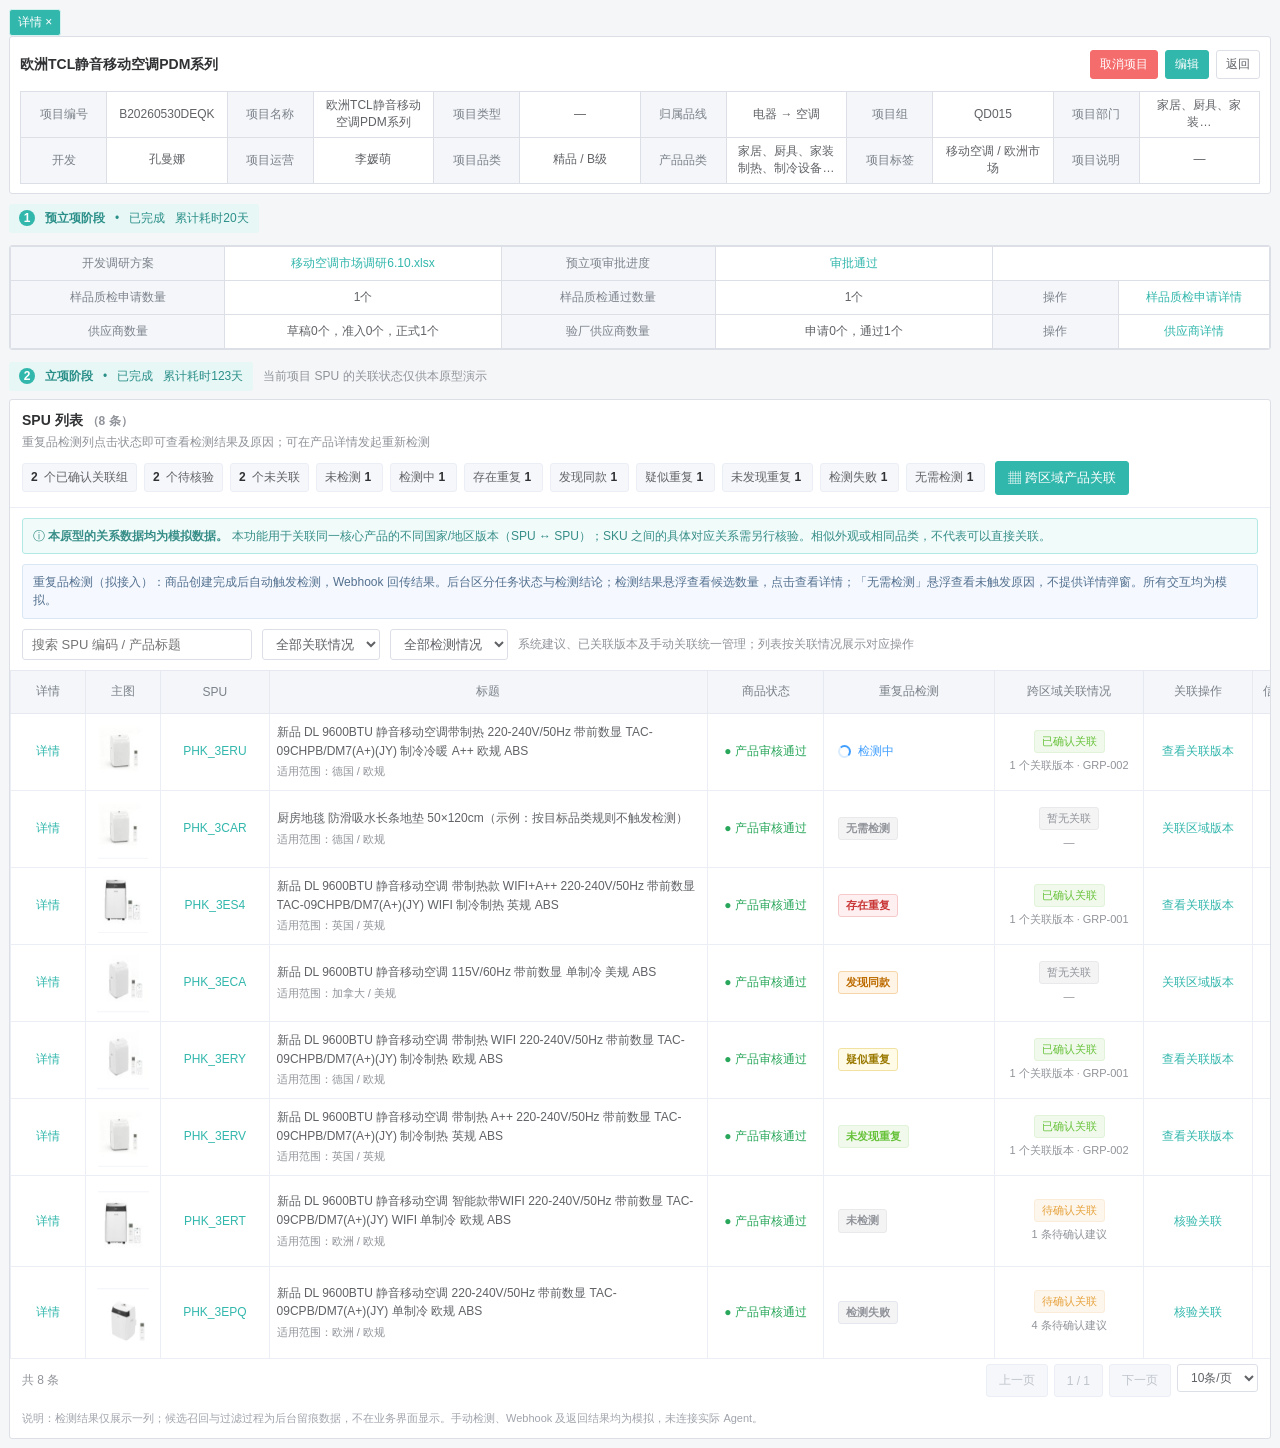
==== index.html @ d9b30cf2 "feat: 纳入重复品检测原型（拆分前后端 + 分层架构） 将单文件原型 repeat_detection_v22.html 拆分为 index.html + assets/css + assets/" ====
<!DOCTYPE html>
<html lang="zh-CN">
<head>
<meta charset="UTF-8" />
<meta name="viewport" content="width=device-width, initial-scale=1.0" />
<title>项目详情 - 重复品检测</title>
<link rel="stylesheet" href="assets/css/base.css" />
<link rel="stylesheet" href="assets/css/product-detail.css" />
<link rel="stylesheet" href="assets/css/duplicate-detection.css" />
</head>
<body>
<div class="app" id="projectView">
  <div class="tabline"><span class="tab active">详情 ×</span></div>
  <section class="project-card">
    <div class="title-row">
      <div class="page-title">欧洲TCL静音移动空调PDM系列</div>
      <div class="right-actions"><button class="btn-danger btn-small" onclick="toast('演示原型：取消项目操作未接入真实系统')">取消项目</button><button class="btn-primary btn-small" onclick="toast('演示原型：编辑项目功能未接入真实系统')">编辑</button><button class="btn-small" onclick="toast('演示原型：返回操作未接入真实系统')">返回</button></div>
    </div>
    <div class="detail-grid">
      <div class="detail-cell"><div class="detail-label">项目编号</div><div class="detail-value">B20260530DEQK</div></div>
      <div class="detail-cell"><div class="detail-label">项目名称</div><div class="detail-value">欧洲TCL静音移动空调PDM系列</div></div>
      <div class="detail-cell"><div class="detail-label">项目类型</div><div class="detail-value">—</div></div>
      <div class="detail-cell"><div class="detail-label">归属品线</div><div class="detail-value">电器 → 空调</div></div>
      <div class="detail-cell"><div class="detail-label">项目组</div><div class="detail-value">QD015</div></div>
      <div class="detail-cell"><div class="detail-label">项目部门</div><div class="detail-value">家居、厨具、家装…</div></div>
      <div class="detail-cell"><div class="detail-label">开发</div><div class="detail-value">孔曼娜</div></div>
      <div class="detail-cell"><div class="detail-label">项目运营</div><div class="detail-value">李媛萌</div></div>
      <div class="detail-cell"><div class="detail-label">项目品类</div><div class="detail-value">精品 / B级</div></div>
      <div class="detail-cell"><div class="detail-label">产品品类</div><div class="detail-value">家居、厨具、家装制热、制冷设备…</div></div>
      <div class="detail-cell"><div class="detail-label">项目标签</div><div class="detail-value">移动空调 / 欧洲市场</div></div>
      <div class="detail-cell"><div class="detail-label">项目说明</div><div class="detail-value">—</div></div>
    </div>
  </section>

  <div class="stage-label"><div class="phase-head"><span class="phase-number">1</span><b>预立项阶段</b><span>•</span><span>已完成</span><span>累计耗时20天</span></div></div>
  <section class="phase">
    <table class="mini-table"><colgroup><col style="width:17%"><col style="width:22%"><col style="width:17%"><col style="width:22%"><col style="width:10%"><col style="width:12%"></colgroup>
      <tr><th>开发调研方案</th><td><span class="link" onclick="toast('演示原型：文件预览未接入')">移动空调市场调研6.10.xlsx</span></td><th>预立项审批进度</th><td><span class="link">审批通过</span></td><td colspan="2"></td></tr>
      <tr><th>样品质检申请数量</th><td>1个</td><th>样品质检通过数量</th><td>1个</td><th>操作</th><td><span class="link" onclick="toast('演示原型：打开样品质检申请详情')">样品质检申请详情</span></td></tr>
      <tr><th>供应商数量</th><td>草稿0个，准入0个，正式1个</td><th>验厂供应商数量</th><td>申请0个，通过1个</td><th>操作</th><td><span class="link" onclick="toast('演示原型：打开供应商详情')">供应商详情</span></td></tr>
    </table>
  </section>

  <div class="stage-label"><div class="phase-head"><span class="phase-number">2</span><b>立项阶段</b><span>•</span><span>已完成</span><span>累计耗时123天</span></div><span class="stage-summary">当前项目 SPU 的关联状态仅供本原型演示</span></div>
  <section class="table-card">
    <div class="table-toolbar">
      <div><div class="toolbar-title">SPU 列表 <span class="subtext" id="totalCount">（6 条）</span></div><div class="subtext" style="margin-top:4px">重复品检测列点击状态即可查看检测结果及原因；可在产品详情发起重新检测</div></div>
      <div class="toolbar-spacer"></div>
      <div class="stats"><span class="stat-chip"><b id="groupCount">1</b> 个已确认关联组</span><span class="stat-chip"><b id="candidateCount">2</b> 个待核验</span><span class="stat-chip"><b id="unlinkedCount">2</b> 个未关联</span><span class="stat-chip">未检测 <b id="detectionPendingCount">0</b></span><span class="stat-chip">检测中 <b id="detectionRunningCount">0</b></span><span class="stat-chip">存在重复 <b id="detectionDuplicateCount">0</b></span><span class="stat-chip">发现同款 <b id="detectionStyleCount">0</b></span><span class="stat-chip">疑似重复 <b id="detectionSuspectedCount">0</b></span><span class="stat-chip">未发现重复 <b id="detectionClearCount">0</b></span><span class="stat-chip">检测失败 <b id="detectionFailedCount">0</b></span><span class="stat-chip">无需检测 <b id="detectionExcludedCount">0</b></span></div>
      <button class="btn-primary" onclick="openManager()">▦ 跨区域产品关联</button>
    </div>
    <div class="notice">ⓘ <b>本原型的关系数据均为模拟数据。</b> 本功能用于关联同一核心产品的不同国家/地区版本（SPU ↔ SPU）；SKU 之间的具体对应关系需另行核验。相似外观或相同品类，不代表可以直接关联。</div><div class="duplicate-flow-note">重复品检测（拟接入）：商品创建完成后系统自动触发 Agent / Skill，Webhook 回传检测结果。后台分开记录任务执行状态与业务检测结论；SPU 列表仍只保留一列，检测成功时同时显示「检测完成」及具体结论，排队 / 执行 / 结果处理中统一显示带旋转图标的「检测中」，异常统一显示「检测失败」且页面不展示具体错误原因；命中触发前置排除规则的商品显示「无需检测」。所有交互均为模拟。</div>
    <div class="table-toolbar" style="padding-top:10px;padding-bottom:10px;border-bottom:0">
      <input class="filter-input" id="searchInput" placeholder="搜索 SPU 编码 / 产品标题" oninput="renderTable()" />
      <select class="filter-select" id="statusFilter" onchange="renderTable()"><option value="all">全部关联情况</option><option value="linked">已确认关联</option><option value="candidate">候选待核验</option><option value="none">未建立关系</option></select><select class="filter-select" id="detectionFilter" onchange="currentPage=1;renderTable()"><option value="all">全部检测情况</option><option value="not-checked">未检测</option><option value="running">检测中</option><option value="duplicate">存在重复</option><option value="style">发现同款</option><option value="suspected">疑似重复</option><option value="clear">未发现重复</option><option value="failed">检测失败</option><option value="not-applicable">无需检测</option></select>
      <span class="subtext">系统建议、已关联版本及手动关联统一管理；列表按关联情况展示对应操作</span>
    </div>
<div class="table-scroll">
      <table class="spu-table">
        <colgroup><col class="col-action"><col class="col-image"><col class="col-spu"><col class="col-title"><col class="col-state"><col class="col-detection"><col class="col-relation"><col class="col-op"><col class="col-score"><col class="col-purchase"><col class="col-price"><col class="col-profit"><col class="col-owner"></colgroup>
        <thead><tr><th>详情</th><th>主图</th><th>SPU</th><th>标题</th><th>商品状态</th><th>重复品检测</th><th>跨区域关联情况</th><th>关联操作</th><th>信息质量评分</th><th>采购价（不含税 ￥）</th><th>预估售价（$）</th><th>公司利润测算</th><th>备货人利润测算</th></tr></thead>
        <tbody id="spuTbody"></tbody>
      </table>
    </div>
    <div class="pagination"><span id="pageCount">共 21 条</span><div class="pager"><button id="prevPage" onclick="changePage(-1)" disabled>上一页</button><button class="btn-primary" id="currentPageBtn" disabled>1</button><button id="nextPage" onclick="changePage(1)">下一页</button><select class="filter-select" id="pageSizeSelect" style="height:28px" onchange="pageSize=Number(this.value);currentPage=1;renderTable()"><option value="10">10条/页</option><option value="20">20条/页</option><option value="50" selected>50条/页</option></select></div></div>
    <div class="footnote">说明：检测结果仅展示一列；候选召回与过滤过程为后台留痕数据，不在业务界面显示。手动检测、Webhook 及返回结果均为模拟，未连接实际 Agent。</div>
  </section>
</div>


<div class="app" id="productView" style="display:none">
  <div class="global-crumb"><span>☰</span><span class="crumb-link" onclick="goProject()">首页</span><span>/</span><span class="crumb-link" onclick="goProject()">项目详情</span><span>/</span><span>产品详情</span><div class="right"><button class="btn-primary btn-small" onclick="toast('模拟操作：利润计算器')">▣ 利润计算器</button><button class="btn-small" onclick="toast('模拟操作：下载列表')">下载列表</button><button class="btn-small" onclick="goProject()">返回项目</button></div></div>
  <div class="product-app-tabs"><span class="tab" onclick="goProject()">项目详情 ×</span><span class="tab active">产品详情 ×</span></div>
  <section class="product-topcard">
    <div class="product-breadcrumb"><span class="crumb" onclick="goProject()">QD015</span><span>›</span><span class="crumb" onclick="goProject()">B20260530DEQK</span><span>›</span><span id="productCrumbSpu">PHK_3ES4</span><span>›</span><span id="productCrumbSku">PHK_3ES4QX5Q</span></div>
    <div class="product-quality"><span class="quality-circle">100</span><span>信息质量<br><b>资料较完整</b></span></div>
    <div class="product-actions"><button class="btn-primary" onclick="toast('模拟操作：编辑商品')">编辑</button><button class="btn-primary" onclick="toast('模拟操作：生命周期日期')">生命周期日期</button><button class="btn-primary" onclick="toast('模拟操作：运营编辑')">运营编辑</button><button onclick="toast('模拟操作：更多数据')">更多数据</button><button onclick="toast('模拟操作：说明')">说明</button><button class="btn-primary" onclick="toast('模拟操作：翻译')">翻译</button><button class="btn-primary" onclick="toast('模拟操作：添加配件')">添加配件</button></div>
  </section>
  <section class="dup-product-strip" aria-label="SPU重复品检测信息">
    <div class="dup-product-strip-info"><strong>重复品检测</strong><span id="productDupState" class="badge badge-info">加载中</span><span class="small-note">按 SPU 检测，结果仅供开发参考</span></div>
    <div class="dup-product-strip-actions"><button class="btn-small" onclick="openDuplicateDetection(activeProductSpu)">查看详情</button><button id="productDupAction" class="btn-primary btn-small" onclick="requestManualDetection(activeProductSpu)">重新检测</button></div>
  </section>
  <section class="product-overview">
    <div class="product-sku-head"><strong id="productSkuTitle">SKU:PHK_3ES4QX5Q</strong><span style="color:#909399">⟳</span><span id="productTitleMini"></span><span class="product-tag">一件一箱</span><span class="product-tag">公司级产品</span><span class="product-tag">GARVEE包装</span><span class="product-tag">GARVEE丝印</span><span class="badge badge-primary">新品</span><span class="subtext" style="margin-left:auto">查看更多信息</span></div>
    <div class="product-overview-grid">
      <div class="product-image-panel"><img id="productHeroImage" alt="商品主图"></div>
      <div class="info-panel"><h4>尺寸信息 <span style="color:#168e86;font-weight:400">图册</span></h4><div class="info-line"><span class="label">装箱方式：</span>一件一箱</div><div class="info-line"><span class="label">尺寸：</span>39.6*46*86.5 cm</div><div class="info-line"><span class="label">单箱重量：</span>33 kg / 72.75 lb</div><div class="info-line"><span class="label">展开尺寸：</span>35.8*41.9*68.8 cm</div><hr style="border:0;border-top:1px solid #e5e7eb;margin:8px 0"><div class="info-line"><span class="label">外箱：</span>39.6*46*86.5 cm</div><div class="info-line"><span class="label">星商大件属性：</span>大件</div><div class="info-line"><span class="label">Amazon大件属性：</span>超大件 / 重型大件（美国） <span class="link">详情</span></div></div>
      <div class="info-panel"><h4>基础信息</h4><div class="info-line"><span class="label">品线：</span>电器 &gt; 空调</div><div class="info-line"><span class="label">品类：</span>家居、厨具、家装制热、制冷设备…</div><div class="info-line"><span class="label">项目编号：</span><span class="link" onclick="goProject()">B20260530DEQK</span> B级精品 QD015项目组</div><div class="info-line"><span class="label">当前开发：</span>孔曼娜</div><div class="info-line"><span class="label">SKU立项运营：</span>李媛萌</div><div class="info-line"><span class="label">产品标签：</span><span class="badge badge-primary">公司级产品</span> <span class="badge badge-primary">+2</span></div><div class="info-line"><span class="label">侵权标签：</span>无</div><div class="info-line"><span class="label">是否可单独销售：</span>是</div><div class="info-line"><span class="label">产品规格书：</span><span class="link">下载</span></div></div>
      <div class="info-panel"><h4>采购信息及价格</h4><div class="info-line"><span class="label">采购价（不含税）：</span><b id="productPurchasePrice">1360.7965</b> ¥ / 444台起订</div><div class="info-line"><span class="label">星商成本价：</span>无</div><div class="info-line"><span class="label">星商分销价：</span>无　⌄</div><div class="info-line"><span class="label">供应状态：</span><span class="country-pill">正常</span></div><div class="info-line"><span class="label">采购状态：</span>可采购</div><div class="info-line"><span class="label">产品类型：</span>星商产品</div><div class="info-line"><span class="label">产品状态：</span><span class="link">开发中</span></div><div class="info-line"><span class="label">规格可售：</span><div class="country-pills" id="specSalePills"></div></div><div class="info-line"><span class="label">综合可售：</span><div class="country-pills" id="totalSalePills"></div></div><div class="info-line"><span class="label">SKU创建时间：</span>2026/07/17 21:33:51</div></div>
      <div class="info-panel"><h4>产品属性信息</h4><div class="info-line"><span class="label">SKU属性：</span><span id="productAttrSummary">color：White region：British standard</span></div><div class="info-line"><span class="label">面料成分/材质：</span>ABS</div><div class="info-line"><span class="label">季节：</span>无</div><div class="info-line"><span class="label">用电属性：</span>是　<span class="link">查看更多</span></div><div class="info-line"><span class="label">特殊品属性：</span>不带电池、电机、不带磁铁、非危险品</div><div class="info-line"><span class="label">异形：</span>否</div><div class="info-line"><span class="label">开票单位：</span>台</div><div class="info-line"><span class="label">申报名：</span>移动空调 / PORTABLE AIR CONDITIONER</div><div class="info-line"><span class="label">海关编码：</span>8415821000</div></div>
    </div>
  </section>
  <section class="variant-strip" id="productVariantStrip"><button class="variant-arrow" onclick="toast('示意：向左切换SKU')">‹</button><div class="empty">加载 SKU…</div><button class="variant-arrow" onclick="toast('示意：向右切换SKU')">›</button></section>
  <section class="country-module" id="countryModule">
    <div class="country-module-head"><div class="country-module-tabs"><span class="country-tab-switch active" id="countryTabCountry" onclick="switchRelationTab('country')">不同国家产品</span><span class="country-tab-switch" id="countryTabSimilar" onclick="switchRelationTab('similar')">相似品</span></div><span class="group-badge" id="countryGroupBadge">区域版本组 G-001</span><span class="subtext" id="countryModuleSummary" style="display:none"></span><span style="margin-left:auto"></span><button class="btn-primary btn-small" id="countryManageBtn" onclick="openSkuRelationManager()">管理关联</button></div>
    <div class="country-module-body" id="countryModuleBody"></div>
  </section>
  <section class="spu-subcard">
    <div class="spu-detail-banner"><strong>SPU:<span id="detailSpuId">PHK_3ES4</span></strong><span id="detailSpuTitle" style="color:#168e86"></span><span class="badge badge-success">产品审核通过</span><button style="margin-left:auto" onclick="goProject()">返回项目</button></div>
    <div class="spu-detail-tabs"><span>采购信息</span><span>产品规格</span><span class="active">销售信息</span><span>产品描述</span><span>产品知识库</span><span>AI策划案</span><span>竞品信息</span><span>库存及成本</span><span>关联Listing</span><span>侵权禁售</span></div>
    <div class="product-sales-mock"><div class="sales-head"><span class="sales-pill active">◇ 开发填写　已填</span><span class="sales-pill">♙ 运营填写</span></div><div class="country-pills" id="bottomCountryPills"></div><p class="small-note" style="margin-top:12px">页面结构为示意；本次重点展示从项目 SPU 列表跳转后，同一产品详情页中承载跨区域 SKU 关联信息。</p></div>
  </section>
  <div style="text-align:right;padding:4px 0 12px"><button class="btn-primary" onclick="goProject()">← 返回项目详情</button></div>
</div>

<div class="overlay" id="overlay" onclick="overlayClose(event)"><div class="modal wide" id="modal"><div class="modal-header"><div class="modal-title" id="modalTitle">跨区域产品关联</div><button class="modal-close" onclick="closeModal()">×</button></div><div class="modal-body" id="modalBody"></div><div class="modal-footer" id="modalFooter"><button onclick="closeModal()">关闭</button></div></div></div>
<div class="toast" id="toastBox"></div>

<!-- core：状态 / 通用 UI / 视图路由（最先加载） -->
<script src="assets/js/core/state.js"></script>
<script src="assets/js/core/ui.js"></script>
<script src="assets/js/core/router.js"></script>
<!-- data：模拟数据 -->
<script src="assets/js/data/mock-data.js"></script>
<!-- features：业务模块 -->
<script src="assets/js/features/project-list.js"></script>
<script src="assets/js/features/cross-region.js"></script>
<script src="assets/js/features/product-detail.js"></script>
<script src="assets/js/features/duplicate-detection.js"></script>
<!-- 启动引导 -->
<script src="assets/js/main.js"></script>
</body>
</html>
---- assets/css/base.css ----
/* base.css — 从原文件 <style>(第7-178行) 拆分：变量/重置/按钮/布局/表格/徽章/弹窗/Toast/表单 */
:root{--primary:#32b7ac;--primary-dark:#219d94;--border:#dcdfe6;--line:#e8eaec;--head:#f5f7fa;--text:#606266;--muted:#909399;--disabled:#c0c4cc;--orange:#e6a23c;--orange-bg:#fdf6ec;--red:#f56c6c;--green:#67c23a;--bg:#f5f7fa;--link:#32b7ac}
*{box-sizing:border-box}body{margin:0;background:#f4f6f8;color:var(--text);font-family:"Microsoft YaHei",Arial,sans-serif;font-size:13px}button,input,select{font:inherit}button{cursor:pointer;border:1px solid var(--border);background:#fff;color:var(--text);border-radius:3px;padding:7px 12px;transition:.15s}button:hover{border-color:#8bd9d3;color:var(--primary-dark)}button:disabled{cursor:not-allowed;color:#c0c4cc;border-color:#ebeef5;background:#f5f7fa}.btn-primary{background:var(--primary);border-color:var(--primary);color:#fff}.btn-primary:hover{background:var(--primary-dark);border-color:var(--primary-dark);color:#fff}.btn-danger{background:#f56c6c;border-color:#f56c6c;color:#fff}.btn-small{padding:5px 9px;font-size:12px}.btn-text{border:0;background:transparent;padding:4px 5px;color:var(--primary);border-radius:2px}.btn-text:hover{background:#ecf8f7;color:var(--primary-dark)}.btn-plain{background:#fff}.app{padding:9px;max-width:2400px;margin:0 auto}.tabline{height:27px;display:flex;align-items:flex-start;gap:7px}.tab{background:#e6f7f5;color:#1fa99f;border:1px solid #d3f1ee;border-radius:3px;padding:4px 8px;font-size:12px}.tab.active{background:var(--primary);color:#fff}.project-card{background:#fff;border:1px solid var(--border);border-radius:3px;padding:12px 10px 9px;margin-bottom:10px}.title-row{display:flex;align-items:center;gap:12px;margin:1px 0 12px}.page-title{font-weight:700;color:#303133;font-size:14px;flex:1}.right-actions{display:flex;gap:7px}.detail-grid{display:grid;grid-template-columns:repeat(6,minmax(130px,1fr));border-top:1px solid var(--border);border-left:1px solid var(--border)}.detail-cell{display:grid;grid-template-columns:42% 58%;min-height:34px;border-right:1px solid var(--border);border-bottom:1px solid var(--border)}.detail-label{background:#f4f6f9;display:flex;align-items:center;justify-content:center;text-align:center;padding:5px;color:#7b818a;border-right:1px solid var(--border);font-size:12px}.detail-value{display:flex;align-items:center;justify-content:center;text-align:center;padding:5px 8px;min-width:0;line-height:1.45;color:#606266;font-size:12px}.ellipsis{white-space:nowrap;overflow:hidden;text-overflow:ellipsis;max-width:100%}.phase{background:#fff;border-radius:3px;border:1px solid var(--border);margin:12px 0;overflow:hidden}.phase-head{display:inline-flex;align-items:center;gap:10px;background:#e6f7f5;color:#2b8f89;padding:6px 10px;border-radius:3px;font-size:12px;margin:8px 0 6px}.phase-number{height:16px;width:16px;border-radius:50%;background:var(--primary);color:#fff;text-align:center;line-height:16px;font-weight:bold}.phase-head-wrap{padding:0 0 0 0}.phase-content{padding:0 0 0 0}.mini-table{width:100%;border-collapse:collapse;table-layout:fixed;background:#fff}.mini-table th,.mini-table td{border:1px solid var(--border);padding:8px 10px;text-align:center;font-size:12px;font-weight:400}.mini-table th{background:#f4f6f9;color:#7d838d}.link{color:var(--primary);cursor:pointer}.link:hover{color:var(--primary-dark);text-decoration:underline}.stage-label{display:flex;align-items:center;gap:10px;margin:10px 0 8px}.stage-label .phase-head{margin:0}.stage-summary{font-size:12px;color:#909399}.table-card{background:#fff;border:1px solid var(--border);border-radius:3px;overflow:hidden}.table-toolbar{padding:12px;display:flex;gap:10px;align-items:center;flex-wrap:wrap;border-bottom:1px solid #ebeef5}.toolbar-title{font-size:14px;font-weight:600;color:#303133;margin-right:4px}.subtext{font-size:12px;color:#909399}.stats{display:flex;gap:7px;align-items:center;flex-wrap:wrap}.stat-chip{background:#f5f7fa;border:1px solid #ebeef5;border-radius:3px;padding:5px 8px;font-size:12px;color:#606266}.stat-chip b{font-weight:600;color:#303133;margin-right:3px}.toolbar-spacer{flex:1}.filter-input,.filter-select{height:31px;border:1px solid var(--border);border-radius:3px;padding:5px 9px;background:#fff;color:var(--text);outline:none}.filter-input{width:230px}.filter-input:focus,.filter-select:focus{border-color:#8bd9d3}.notice{margin:10px 12px 0;padding:8px 10px;border:1px solid #b3e9e4;background:#f0fbfa;color:#388e88;border-radius:3px;line-height:1.5;font-size:12px}.table-scroll{overflow-x:auto;width:100%}.spu-table{width:100%;min-width:1960px;border-collapse:collapse;table-layout:fixed}.spu-table th{background:#f4f6f9;border:1px solid #e6eaf0;color:#7b818a;text-align:center;font-size:12px;font-weight:500;padding:10px 6px;height:43px;white-space:nowrap}.spu-table td{border:1px solid #ebeef5;padding:8px 7px;height:73px;vertical-align:middle;text-align:center;font-size:12px;line-height:1.55;color:#606266}.spu-table tbody tr:hover td{background:#f8fcfc}.spu-table .col-action{width:72px}.spu-table .col-image{width:72px}.spu-table .col-spu{width:104px}.spu-table .col-title{width:420px}.spu-table .col-state{width:112px}.spu-table .col-relation{width:142px}.spu-table .col-op{width:105px}.spu-table .col-score{width:90px}.spu-table .col-purchase{width:112px}.spu-table .col-price{width:147px}.spu-table .col-profit{width:150px}.spu-table .col-owner{width:150px}.spu-table .col-detection{width:210px}
.detection-cell{display:flex;flex-direction:column;align-items:center;justify-content:center;gap:3px;min-height:54px}
.detection-cell .btn-text{font-size:11px;padding:2px 5px}
.detection-counts{font-size:11px;color:#7b818a;line-height:1.4}
.duplicate-flow-note{margin:10px 12px 0;padding:8px 10px;border:1px solid #d9e7f5;background:#f5f9ff;color:#54708f;border-radius:3px;line-height:1.55;font-size:12px}
.dup-report-head{display:flex;align-items:center;gap:8px;flex-wrap:wrap;margin-bottom:12px}
.dup-report-summary{padding:10px 12px;background:#f7f8fa;border:1px solid #ebeef5;border-radius:3px;color:#606266;line-height:1.6;margin-bottom:14px}
.dup-target{display:grid;grid-template-columns:64px 1fr;gap:12px;border:1px solid #ebeef5;border-radius:3px;padding:10px;margin-bottom:14px}
.dup-target img{width:64px;height:64px;object-fit:contain;border:1px solid #ebeef5;border-radius:3px}
.dup-target-title{font-weight:600;color:#303133;line-height:1.5;margin-bottom:4px}
.dup-target-meta{font-size:12px;color:#909399;line-height:1.6}
.dup-count-grid{display:grid;grid-template-columns:repeat(4,minmax(0,1fr));gap:8px;margin:12px 0 14px}
.dup-count-card{border:1px solid #ebeef5;border-radius:3px;padding:9px 10px;background:#fff}
.dup-count-card .num{font-size:20px;font-weight:600;color:#303133;line-height:1.3}
.dup-count-card .label{font-size:11px;color:#909399;margin-top:3px}
.dup-section{margin-top:14px}
.dup-section-head{display:flex;align-items:center;gap:8px;font-weight:600;color:#303133;margin-bottom:7px}
.dup-detail-table{width:100%;border-collapse:collapse;table-layout:fixed}
.dup-detail-table th,.dup-detail-table td{border:1px solid #ebeef5;padding:8px 9px;font-size:12px;line-height:1.5;text-align:left;vertical-align:top}
.dup-detail-table th{background:#f5f7fa;color:#7b818a;font-weight:500}
.dup-similar-id{font-weight:600;color:#168e86;cursor:pointer}
.dup-similar-id:hover{text-decoration:underline}
.dup-similar-img{width:42px;height:42px;object-fit:contain;border:1px solid #ebeef5;border-radius:3px;display:block;margin-bottom:5px}
.dup-empty{padding:14px;border:1px dashed #dcdfe6;border-radius:3px;color:#909399;text-align:center;font-size:12px}
.dup-exception{padding:12px;border:1px solid #fde2e2;background:#fef0f0;border-radius:3px;color:#a94442;line-height:1.6}
@media(max-width:900px){.dup-count-grid{grid-template-columns:repeat(2,minmax(0,1fr))}.compare-grid{grid-template-columns:1fr}}
.product-thumb{height:60px;width:53px;object-fit:contain;background:#fff;display:block;margin:auto}.spu-link{color:var(--primary);text-decoration:none;font-weight:500}.spu-link:hover{text-decoration:underline}.title-text{text-align:left;line-height:1.55;display:-webkit-box;-webkit-line-clamp:2;-webkit-box-orient:vertical;overflow:hidden}.pass{color:#28a65a}.score{color:#67c23a;font-weight:600}.profit{color:#25a69c}.badge{display:inline-flex;align-items:center;gap:4px;border-radius:3px;padding:3px 7px;font-size:11px;white-space:nowrap;line-height:1.4}.badge-success{background:#f0f9eb;color:#67c23a;border:1px solid #e1f3d8}.badge-warning{background:#fdf6ec;color:#e6a23c;border:1px solid #faecd8}.badge-style{background:#edf4ff;color:#4b7cb6;border:1px solid #dce8fb}.badge-info{background:#f4f4f5;color:#909399;border:1px solid #e9e9eb}.badge-primary{background:#ecf8f7;color:#229f96;border:1px solid #ccefeb}.badge-danger{background:#fef0f0;color:#f56c6c;border:1px solid #fde2e2}.state-cell{display:flex;align-items:center;justify-content:center;flex-direction:column;gap:4px}.op-stack{display:flex;align-items:center;justify-content:center;gap:3px;flex-wrap:wrap}.op-stack button{padding:3px 5px;border:0;background:transparent;color:var(--primary);font-size:12px}.op-stack button:hover{background:#ecf8f7}.row-checkbox{accent-color:var(--primary)}.pagination{height:44px;display:flex;align-items:center;justify-content:space-between;padding:0 12px;color:#909399;font-size:12px}.pager{display:flex;gap:6px}.small-note{color:#909399;font-size:11px}.overlay{position:fixed;inset:0;background:rgba(0,0,0,.38);display:none;align-items:center;justify-content:center;z-index:1000;padding:24px}.overlay.show{display:flex}.modal{background:#fff;border-radius:4px;box-shadow:0 8px 30px rgba(0,0,0,.18);width:min(1000px,96vw);max-height:91vh;display:flex;flex-direction:column;overflow:hidden}.modal.wide{width:min(1120px,97vw)}.modal-header{padding:15px 20px;border-bottom:1px solid #ebeef5;display:flex;align-items:center;gap:12px}.modal-title{font-size:16px;font-weight:600;color:#303133;flex:1}.modal-close{border:0;background:transparent;font-size:21px;color:#909399;padding:0 3px}.modal-body{padding:18px 20px;overflow:auto}.modal-footer{border-top:1px solid #ebeef5;padding:12px 20px;display:flex;justify-content:flex-end;gap:8px;background:#fff}.modal-tabs{display:flex;border-bottom:1px solid var(--border);gap:22px;margin-bottom:15px}.modal-tab{padding:0 2px 11px;border:0;border-bottom:2px solid transparent;border-radius:0;color:#606266;background:transparent}.modal-tab.active{color:var(--primary);border-bottom-color:var(--primary)}.create-group-entry{display:flex;align-items:center;justify-content:space-between;gap:16px;padding:12px 14px;border:1px solid #b3e9e4;background:#f3fbfa;border-radius:4px;margin-bottom:14px}.create-group-entry-title{font-weight:600;color:#303133;margin-bottom:4px}.create-group-entry-desc{font-size:12px;color:#7b818a;line-height:1.5}.form-row{display:flex;align-items:center;gap:12px;margin:12px 0}.form-row label{width:112px;color:#606266;flex-shrink:0}.form-row input{flex:1;min-width:150px;height:32px;border:1px solid var(--border);border-radius:3px;padding:5px 9px;outline:none}.form-row input:focus{border-color:#8bd9d3}.summary-cards{display:grid;grid-template-columns:repeat(3,1fr);gap:10px;margin-bottom:16px}.summary-card{border:1px solid #ebeef5;border-radius:3px;padding:12px;background:#fff}.summary-card .num{font-size:21px;font-weight:600;color:#303133;margin-top:4px}.summary-card .label{color:#909399;font-size:12px}.data-table{width:100%;border-collapse:collapse}.data-table th,.data-table td{border:1px solid var(--border);padding:10px 9px;font-size:12px;text-align:left;vertical-align:middle}.data-table th{background:#f5f7fa;color:#606266;font-weight:500}.compare-grid{display:grid;grid-template-columns:1fr 1fr;gap:12px}.compare-card{border:1px solid var(--border);border-radius:4px;overflow:hidden}.compare-title{background:#f5f7fa;padding:10px 12px;font-weight:600;display:flex;justify-content:space-between;gap:8px}.compare-content{padding:12px}.compare-line{display:grid;grid-template-columns:104px 1fr;gap:8px;padding:7px 0;border-bottom:1px solid #f0f2f5}.compare-line:last-child{border-bottom:0}.compare-label{color:#909399}.alert{background:#fdf6ec;border:1px solid #f5dab1;border-radius:3px;padding:10px 12px;color:#97651d;font-size:12px;line-height:1.5;margin-bottom:14px}.success-alert{background:#f0f9eb;border-color:#d7edc8;color:#4b8a2d}.search-row{display:flex;gap:8px;align-items:center;flex-wrap:wrap;margin:10px 0 13px}.manual-list{border:1px solid var(--border);border-radius:3px;max-height:310px;overflow:auto}.manual-item{display:flex;align-items:center;gap:10px;padding:11px 12px;border-bottom:1px solid #ebeef5}.manual-item:last-child{border-bottom:0}.manual-item:hover{background:#f8fcfc}.manual-item input{accent-color:var(--primary)}.manual-item-main{flex:1;min-width:0}.manual-item-title{color:#303133;font-weight:500}.manual-item-desc{color:#909399;font-size:12px;margin-top:4px}.toast{position:fixed;z-index:2000;top:20px;left:50%;transform:translate(-50%,-15px);opacity:0;pointer-events:none;background:#f0f9eb;border:1px solid #c2e7b0;color:#67c23a;padding:10px 16px;border-radius:4px;box-shadow:0 2px 10px rgba(0,0,0,.08);transition:.2s}.toast.show{opacity:1;transform:translate(-50%,0)}.empty{text-align:center;color:#909399;padding:28px 10px}.footnote{margin:8px 12px 12px;color:#a0a4ac;font-size:11px}.muted{color:#909399}.nowrap{white-space:nowrap}.group-member{display:flex;justify-content:space-between;align-items:center;padding:10px 12px;border-bottom:1px solid #ebeef5}.group-member:last-child{border-bottom:0}.group-member.current{background:#f0fbfa}.group-panel{border:1px solid var(--border);border-radius:4px;overflow:hidden}.group-panel-head{background:#f5f7fa;padding:11px 12px;display:flex;align-items:center;gap:10px}.kv{display:grid;grid-template-columns:150px 1fr;border-top:1px solid #ebeef5}.kv div{padding:10px;border-right:1px solid #ebeef5;border-bottom:1px solid #ebeef5}.kv div:nth-child(odd){background:#f8f9fb;color:#909399}.kv div:nth-child(even){border-right:0}
---- assets/css/product-detail.css ----
/* product-detail.css — 从原文件 <style>(第37-106行) 拆分：产品详情视图样式 */
/* Connected product detail view: stays in the same prototype and shares the project context. */
#productView{display:none;padding-top:0}
.global-crumb{height:31px;display:flex;align-items:center;gap:9px;background:#fff;border-bottom:1px solid #ebeef5;padding:0 12px;color:#606266;font-size:12px;margin:0 -9px 9px}
.global-crumb .right{margin-left:auto;display:flex;align-items:center;gap:8px}
.global-crumb .crumb-link{color:#168e86;cursor:pointer}
.product-app-tabs{height:28px;display:flex;gap:6px;align-items:flex-start;margin-bottom:7px}
.product-app-tabs .tab{font-size:11px;padding:4px 8px}
.product-topcard,.product-overview,.variant-strip,.country-module,.spu-subcard{background:#fff;border:1px solid var(--border);border-radius:5px;margin-bottom:10px;box-shadow:0 1px 2px rgba(0,0,0,.03)}
.product-topcard{padding:13px 12px;display:flex;align-items:center;gap:9px;flex-wrap:wrap}
.product-breadcrumb{display:flex;align-items:center;gap:9px;flex:1;min-width:300px;color:#7b818a;font-size:12px}
.product-breadcrumb .crumb{color:#168e86;cursor:pointer}
.product-actions{display:flex;gap:6px;flex-wrap:wrap}
.product-actions button{padding:6px 11px;font-size:12px}
.product-quality{border:1px solid #e4efe3;background:#f7fcf6;border-radius:6px;padding:7px 10px;display:flex;align-items:center;gap:7px;font-size:11px;color:#6d9860}
.quality-circle{border:3px solid #67c23a;color:#67c23a;border-radius:50%;width:31px;height:31px;display:grid;place-items:center;font-weight:700;font-size:11px;background:white}
.product-overview{padding:12px;overflow:hidden}
.product-sku-head{display:flex;align-items:center;gap:9px;flex-wrap:wrap;background:linear-gradient(90deg,#e9f8f6,#fbfefe);border-left:3px solid var(--primary);padding:9px 11px;margin-bottom:10px;color:#168e86}
.product-sku-head strong{color:#303133;font-size:14px}
.product-tag{display:inline-flex;padding:3px 6px;border-radius:3px;background:#fdf6ec;border:1px solid #f5dab1;color:#bd7815;font-size:11px;white-space:nowrap}
.product-overview-grid{display:grid;grid-template-columns:170px minmax(190px,1.18fr) minmax(190px,1.18fr) minmax(190px,1.18fr) minmax(190px,1.18fr);gap:10px}
.product-image-panel{min-height:210px;border:1px solid #f0f1f4;border-radius:3px;display:flex;align-items:center;justify-content:center;background:#fff;padding:8px}
.product-image-panel img{max-height:190px;max-width:100%;object-fit:contain}
.info-panel{background:#fafafa;border-radius:4px;padding:12px 11px;min-width:0;line-height:1.65;font-size:12px;color:#606266}
.info-panel h4{margin:0 0 7px;color:#303133;font-size:12px;font-weight:600}
.info-line{margin:4px 0;overflow-wrap:anywhere}
.info-line .label{color:#909399}
.country-pills{display:flex;gap:4px;flex-wrap:wrap;margin-top:6px}
.country-pill{padding:2px 5px;font-size:11px;border-radius:3px;background:#f0f9eb;border:1px solid #d7edc8;color:#67c23a}
.country-pill.no{background:#fef0f0;border-color:#fde2e2;color:#f56c6c}
.country-pill.pending{background:#fdf6ec;border-color:#f5dab1;color:#bd7815}
.variant-strip{padding:10px 13px;display:flex;gap:9px;align-items:center;overflow-x:auto;min-height:90px}
.variant-arrow{height:27px;min-width:27px;border:1px solid #e4e7ed;border-radius:50%;padding:0;background:#fff;color:#909399}
.variant-card{display:flex;align-items:center;gap:8px;min-width:218px;max-width:260px;border:1px solid #ebeef5;border-radius:5px;padding:8px;background:#fff;cursor:pointer;transition:.15s}
.variant-card:hover{border-color:#8bd9d3;background:#f9fefd}
.variant-card.active{border:1px solid var(--primary);background:#f1fbfa}
.variant-card img{width:38px;height:46px;object-fit:contain}
.variant-card .variant-id{color:#168e86;font-size:12px;font-weight:600}
.variant-card .variant-desc{color:#606266;font-size:11px;margin-top:3px}
.variant-card .variant-sub{color:#a0a4ac;font-size:11px;margin-top:2px}
.country-module{overflow:hidden;border-color:#e3e9eb}
.country-module-head{display:flex;align-items:center;gap:11px;padding:11px 14px;border-bottom:1px solid #ebeef5;flex-wrap:wrap}
.country-tab{color:#168e86;border-bottom:2px solid var(--primary);padding:4px 0 8px;font-weight:600}.country-module-tabs{display:flex;gap:18px;align-items:flex-end}.country-tab-switch{color:#7b818a;padding:4px 0 8px;font-weight:600;border-bottom:2px solid transparent;cursor:pointer}.country-tab-switch.active{color:#168e86;border-bottom-color:var(--primary)}.readonly-tip{background:#f0fbfa;border:1px solid #b3e9e4;color:#388e88;border-radius:3px;padding:9px 10px;font-size:12px;line-height:1.5;margin-bottom:12px}.similar-table{width:100%;border-collapse:collapse;table-layout:fixed}.similar-table th,.similar-table td{border:1px solid #ebeef5;padding:10px 8px;font-size:12px;line-height:1.5;vertical-align:middle;text-align:left}.similar-table th{background:#f5f7fa;color:#7b818a;font-weight:500}.similar-thumb{width:48px;height:48px;object-fit:contain;background:#fff;display:block;border:1px solid #ebeef5;border-radius:3px}.similar-spu{color:#168e86;font-weight:600;cursor:pointer}.similar-spu:hover{text-decoration:underline}.similar-note{font-size:12px;color:#909399;margin-top:8px}
.group-badge{padding:4px 8px;border:1px solid #9ece84;background:#f5fbf0;border-radius:3px;color:#4a8330;font-size:11px}
.country-module-body{padding:13px 14px 14px}
.country-module-title{font-weight:600;color:#303133;margin-bottom:7px;display:flex;align-items:center;gap:8px;flex-wrap:wrap}
.relation-note{font-size:12px;color:#909399;font-weight:400}
.relation-warning{padding:8px 10px;background:#fdf6ec;border:1px solid #f5dab1;color:#986b22;border-radius:3px;font-size:12px;line-height:1.5;margin:9px 0 10px}
.relation-info{padding:8px 10px;background:#f0fbfa;border:1px solid #d3f1ee;color:#388e88;border-radius:3px;font-size:12px;line-height:1.5;margin:9px 0 10px}
.country-table{width:100%;border-collapse:collapse;table-layout:fixed}
.country-table th,.country-table td{border:1px solid #ebeef5;padding:9px 8px;text-align:left;font-size:12px;vertical-align:middle;line-height:1.5}
.country-table th{background:#f5f7fa;color:#7b818a;font-weight:500}
.country-table td{color:#606266}
.country-table .spu-code{color:#168e86;cursor:pointer;white-space:nowrap}
.country-table .sku-code{color:#168e86;cursor:pointer;white-space:nowrap}
.country-table .title-cell{overflow:hidden;text-overflow:ellipsis;white-space:nowrap}
.empty-relation{padding:28px 10px;text-align:center;border:1px dashed #dcdfe6;color:#909399;background:#fcfcfd}
.spu-detail-banner{display:flex;align-items:center;gap:9px;flex-wrap:wrap;background:#eaf8f6;border:1px solid #ccefeb;border-left:3px solid var(--primary);padding:11px 13px;border-radius:4px;margin-bottom:0}
.spu-detail-banner strong{color:#303133}
.spu-detail-tabs{display:flex;gap:0;overflow-x:auto;background:#fff;border-bottom:1px solid #ebeef5;margin-bottom:0}
.spu-detail-tabs span{padding:12px 15px;white-space:nowrap;font-size:12px;color:#777f89}
.spu-detail-tabs span.active{color:#168e86;background:#f0fbfa;font-weight:600}
.product-sales-mock{background:#f5f7fa;border:1px solid #ebeef5;padding:14px}
.sales-head{display:flex;gap:7px;margin-bottom:12px}
.sales-pill{background:#fff;border:1px solid #dcdfe6;border-radius:4px;padding:7px 10px;font-size:11px}
.sales-pill.active{border-color:#8bd9d3;color:#168e86;background:#f4fcfb}
@media(max-width:1250px){.product-overview-grid{grid-template-columns:160px repeat(2,minmax(180px,1fr))}.product-image-panel{grid-row:span 2}.info-panel{min-height:150px}}
@media(max-width:760px){.product-overview-grid{grid-template-columns:1fr 1fr}.product-image-panel{grid-column:span 2;grid-row:auto;min-height:150px}.product-image-panel img{max-height:145px}.global-crumb .right{display:none}.product-breadcrumb{min-width:100%}.product-actions{width:100%}.product-actions button{flex:1}.country-table{min-width:850px}.country-module-body{overflow-x:auto}.variant-card{min-width:200px}}

@media(max-width:1000px){.detail-grid{grid-template-columns:repeat(2,minmax(180px,1fr))}.title-row{align-items:flex-start;flex-wrap:wrap}.summary-cards{grid-template-columns:1fr}.compare-grid{grid-template-columns:1fr}.filter-input{width:180px}}
---- assets/css/duplicate-detection.css ----
/* duplicate-detection.css — 原文件两处 <style>(第107-177行 与 第181-249行) 合并：重复品检测/报告/卡片/状态语义 */
.manager-pane-note{font-size:12px;color:#909399;margin:-2px 0 12px}.manager-tabs{gap:26px}.manager-tabs .modal-tab{font-size:13px}.manager-tabs .badge{margin-left:4px}.manager-tabs+.summary-cards{margin-top:2px}

/* 产品详情：独立的 SPU 检测信息区，操作不出现在项目列表 */
.dup-product-strip{display:flex;justify-content:space-between;align-items:center;gap:14px;flex-wrap:wrap;background:white;border:1px solid #dfe5e9;border-radius:4px;margin:10px 0;padding:10px 14px}
.dup-product-strip-info,.dup-product-strip-actions{display:flex;gap:9px;align-items:center;flex-wrap:wrap}.dup-product-strip-info strong{color:#303133}
@media(max-width:740px){.dup-product-strip{align-items:flex-start}.dup-product-strip-actions{width:100%;justify-content:flex-end}}

/* 候选基础展示（现已统一改为表格） */
.dup-candidate-card.v13-compact{padding:12px 14px;margin:9px 0;border-color:#e6e9ee}
.v13-compact .dup-candidate-photo{width:76px;height:76px}
.v13-compact .dup-candidate-main{display:flex;flex-direction:column;gap:5px}
.v13-compact .dup-candidate-title{display:flex;align-items:center;gap:9px;flex-wrap:wrap;font-size:13px}
.v13-compact .dup-candidate-productname{font-size:12px;line-height:1.55;color:#323b45}
.v13-compact .dup-mini-reason{font-size:12px;color:#667383;line-height:1.55;border-top:1px dashed #eceff2;padding-top:7px;margin-top:3px}
.v13-compact .dup-mini-label{color:#9098a1;margin-right:7px}
.v13-compact .dup-candidate-link{font-size:13px}
.v13-compact .dup-mini-reason span:last-child{overflow-wrap:anywhere}
.v13-compact .dup-candidate-photo{background:#fff}
.v13-compact .dup-candidate-header{align-items:center}

/* V14: 与项目SPU列表保持一致的行式表格。目标及候选商品均展示代表 SKU 单列。 */
.dup-table-section-label{font-size:12px;color:#606266;font-weight:600;margin:12px 0 7px}
.dup-target-label{margin-top:12px}
.dup-table-wrap{max-width:100%;overflow-x:auto;border:1px solid #ebeef5;border-radius:3px}
.dup-candidates-table{width:100%;border-collapse:collapse;table-layout:fixed;background:#fff}
.dup-candidates-table thead{background:#f5f7fa}
.dup-candidates-table th{font-size:12px;line-height:1.4;text-align:left;padding:10px 12px;color:#606266;font-weight:500;border-right:1px solid #ebeef5;white-space:nowrap}
.dup-candidates-table td{padding:10px 12px;border-top:1px solid #ebeef5;border-right:1px solid #ebeef5;color:#606266;font-size:12px;line-height:1.65;vertical-align:middle;overflow-wrap:anywhere}
.dup-candidates-table th:last-child,.dup-candidates-table td:last-child{border-right:0}
.dup-candidates-table tbody tr:hover{background:#f6fbfa}
.dup-candidate-row-img{width:56px;height:56px;border:1px solid #ebeef5;border-radius:3px;object-fit:contain;background:#fff;display:block;margin:auto}
.dup-candidates-table .dup-photo-col{text-align:center}
.dup-candidates-table .dup-title-col{color:#303133}
.dup-candidates-table .dup-reason-col{color:#606266}
.dup-spu-strong{color:#303133;font-weight:600}
.dup-count-inline{display:flex;gap:0;align-items:center;flex-wrap:wrap;border:1px solid #ebeef5;border-radius:3px;background:#fff;margin:14px 0 10px;min-height:48px}
.dup-count-inline-item{flex:1;min-width:125px;display:flex;align-items:center;justify-content:center;gap:12px;border-right:1px solid #ebeef5;padding:10px 14px;color:#909399;font-size:12px}
.dup-count-inline-item:last-child{border-right:0}
.dup-sku-col{color:#5f6b78;font-variant-numeric:tabular-nums;word-break:break-all}
.dup-count-inline-item strong{font-size:17px;color:#303133;font-weight:600}
.dup-report-summary{background:#f7f9fb;border:1px solid #ebeef5;border-radius:3px;padding:10px 12px;margin:10px 0;color:#606266;font-size:12px;line-height:1.6}
@media(max-width:700px){.dup-candidates-table{min-width:680px}.dup-count-inline-item{flex-basis:50%}.dup-count-inline-item:nth-child(2){border-right:1px solid #ebeef5}}


/* 原型双布局对比：Tab 不重复展示顶部分类数量；单表新增“检测结果”列。 */
.dup-layout-tab .dup-table-section-label{display:none}
.dup-layout-choice{display:flex;align-items:center;gap:8px;flex-wrap:wrap;margin:10px 0 12px;padding:8px 10px;background:#f7f9fb;border:1px dashed #dce4ed;border-radius:3px}
.dup-layout-choice .caption{font-size:11px;color:#727c88;margin-right:4px}
.dup-layout-choice button{padding:5px 12px;font-size:12px}
.dup-layout-choice button.active{color:#138f85;background:#e8f8f6;border-color:#79cbc3;font-weight:600}
.dup-layout-tag{font-size:10px;color:#708192;padding:1px 6px;border:1px solid #dae3ed;border-radius:2px;background:#f7f9fc}
.dup-all-list .dup-candidates-table{min-width:800px}
.dup-all-list .dup-candidates-table td{line-height:1.6}
.dup-result-tag{font-size:11px;white-space:nowrap;display:inline-block;border-radius:3px;padding:2px 6px;font-weight:500}
.dup-result-tag.duplicate{color:#d9534f;background:#fef0f0;border:1px solid #ffd7d7}
.dup-result-tag.style{color:#bd6b00;background:#fff4e5;border:1px solid #f6d6a8}
.dup-result-tag.suspected{color:#9a7900;background:#fffbe6;border:1px solid #f1e2a2}
.demo-layout-quick{display:flex;gap:7px;flex-wrap:wrap;margin:6px 0 10px}
.demo-layout-quick button{padding:6px 10px;font-size:12px}

/* Detection severity: red = same product (highest), orange = same style, yellow = suspected; technical failure is neutral. */
.badge-severity-duplicate{background:#fef0f0;color:#c93636;border:1px solid #f6caca}
.badge-severity-style{background:#fff4e5;color:#bd6b00;border:1px solid #f6d6a8}
.badge-severity-suspected{background:#fffbe6;color:#9a7900;border:1px solid #f1e2a2}
.badge-process-failed{background:#f4f4f5;color:#909399;border:1px solid #e4e7ed}
/* 检测中加载态与命中排除规则的 SPU */
.dup-loading-state{display:inline-flex;align-items:center;gap:7px;color:#409eff;font-size:12px;font-weight:500;white-space:nowrap}
.dup-spinner{display:inline-block;width:13px;height:13px;border:2px solid #d9ecff;border-top-color:#409eff;border-right-color:#409eff;border-radius:50%;animation:dup-spin .8s linear infinite;flex:0 0 13px}
@keyframes dup-spin{to{transform:rotate(360deg)}}
.badge-muted{background:#f4f4f5;color:#909399;border:1px solid #e9e9eb}
.dup-skip-note{margin:12px 0;padding:10px 12px;background:#f5f7fa;border:1px solid #e4e7ed;border-radius:3px;color:#606266;line-height:1.7}

.dup-demo-bar{display:flex;align-items:center;flex-wrap:wrap;gap:8px;border-top:1px dashed #e5e9ef;background:#fbfcfd;padding:9px 12px;font-size:12px;color:#727a83}
.dup-demo-bar b{color:#3d4650;font-weight:600;margin-right:4px}
.dup-demo-bar button{padding:4px 9px;border-radius:3px;font-size:12px;border-color:#dde5eb;background:white;color:#52727f}
.dup-demo-bar button:hover{border-color:#22a89d;color:#168e86}
.detection-cell{align-items:flex-start;text-align:left;gap:5px;padding-left:6px}
.detection-cell .btn-text{padding:1px 0}
.detection-counts{font-size:11px;line-height:1.5;color:#626d79;white-space:normal}
.detection-caption{font-size:10px;color:#969ba3}
.detection-badge{font-weight:600;font-size:11px}
.dup-report-tabs{display:flex;gap:0;border-bottom:1px solid #e5e9ef;margin:14px 0 10px;overflow-x:auto}
.dup-report-tab{border:0;border-radius:0;background:transparent;padding:10px 16px 9px;border-bottom:2px solid transparent;color:#66717b;white-space:nowrap}
.dup-report-tab.active{color:#15998f;border-bottom-color:#15998f;font-weight:600}
.dup-report-tab:hover{color:#15998f}
.dup-section-summary{margin:0 0 12px;color:#7b818a;font-size:12px}
.dup-candidate-card{border:1px solid #e6eaf0;border-radius:4px;padding:12px 14px;margin:10px 0;background:#fff}
.dup-candidate-header{display:flex;align-items:flex-start;gap:12px}
.dup-candidate-photo{width:68px;height:68px;object-fit:contain;border:1px solid #e8ecf0;border-radius:3px;flex-shrink:0}
.dup-candidate-main{min-width:0;flex:1}
.dup-candidate-title{font-weight:600;color:#313740;line-height:1.5}
.dup-candidate-meta{color:#909399;font-size:11px;margin-top:5px;line-height:1.6}
.dup-candidate-note{display:grid;grid-template-columns:90px 1fr;gap:6px 12px;padding:10px 0 0;margin-top:10px;border-top:1px dashed #e5e9ef;font-size:12px;line-height:1.6}
.dup-candidate-note .name{color:#88919a}
.dup-candidate-note .value{color:#5b6470}
.dup-candidate-link{color:#169e93;cursor:pointer;font-weight:600}
.dup-candidate-link:hover{text-decoration:underline}
.dup-flow-pill{display:inline-flex;background:#e9f8f6;border:1px solid #ccece6;border-radius:3px;padding:2px 7px;font-size:11px;color:#218a81}
.dup-info-band{font-size:11px;line-height:1.6;color:#7b8792;background:#f7f9fb;border-radius:3px;padding:9px 11px;margin:12px 0}
.dup-zero{padding:26px 18px;border:1px dashed #d7e0e8;border-radius:4px;text-align:center;background:#fcfdfe}
.dup-zero-icon{font-size:27px;margin-bottom:7px;color:#98a7b5}
.dup-zero h4{font-size:14px;margin:0 0 7px;color:#4a5562}
.dup-zero p{font-size:12px;color:#82909b;margin:0;line-height:1.6}
.dup-timeline{display:flex;gap:0;margin:14px 0 18px;flex-wrap:wrap}
.dup-timeline-step{min-width:120px;flex:1;position:relative;padding:11px 8px;border:1px solid #e6eaef;background:#f8f9fb;text-align:center;font-size:12px;color:#8e959c}
.dup-timeline-step + .dup-timeline-step{border-left:0}
.dup-timeline-step.active{color:#128d84;background:#e9faf7;border-color:#bde8e1;font-weight:600}
.dup-timeline-step.done{color:#4e9971;background:#f0f9f1}
.dup-explain-label{color:#8a949e;font-size:11px;margin-bottom:6px}
@media(max-width:720px){.dup-candidate-header{flex-wrap:wrap}.dup-candidate-note{grid-template-columns:72px 1fr}.dup-demo-bar>span{display:none}.dup-timeline-step{min-width:75px}}

/* V11 - one display status, keep database trace entirely out of the business interface */
.spu-table .col-detection{width:164px}
.spu-table{min-width:1920px}
.detection-cell{align-items:flex-start;text-align:left;gap:6px;padding:1px 0 1px 7px}
.detection-actions{display:flex;align-items:center;flex-wrap:wrap;column-gap:13px;row-gap:3px}
.detection-actions .btn-text{font-size:12px;padding:2px 0;color:#189d94}
.detection-actions .btn-text:disabled{color:#a6a9ad;background:transparent}
.detection-badge{font-weight:600}
.demo-scenarios{border-top:1px dashed #e5e9ef;background:#fdfefe;font-size:12px}
.demo-scenarios>summary{cursor:pointer;color:#667886;padding:10px 15px;display:flex;gap:12px;align-items:center;user-select:none}
.demo-scenarios>summary:hover{color:#179d94}
.demo-count{font-size:10px;border:1px solid #dde6e9;border-radius:3px;padding:2px 6px;color:#86939f}
.demo-scenarios-content{border-top:1px solid #edf1f3;padding:13px 15px 15px}
.demo-title{font-weight:600;color:#42515e;margin:7px 0}
.demo-buttons{display:flex;flex-wrap:wrap;gap:7px}
.demo-buttons button{padding:6px 9px;font-size:12px;border-color:#dce6e9;background:#fff}
.demo-buttons button:hover{color:#159e95;border-color:#8bd9d3}
.demo-hint{margin-top:8px;color:#87939c;font-size:11px;line-height:1.6}
.manual-confirm{border:1px solid #dfe8ef;background:#f8fafc;border-radius:4px;padding:11px 14px;line-height:1.7;margin:12px 0;color:#60717d}
.manual-confirm strong{color:#354451}
.modal-history-item{border:1px solid #e3e8ee;border-radius:4px;padding:10px 12px;margin:8px 0;display:flex;align-items:center;justify-content:space-between;gap:10px}
.modal-history-meta{font-size:11px;color:#87939c;margin-top:4px}
.modal-actions{display:flex;gap:8px;align-items:center;justify-content:flex-end;flex-wrap:wrap}
.modal-actions .btn-primary{background:#32b7ac;border-color:#32b7ac}
.dup-disclaimer{font-size:11px;color:#83919c;line-height:1.6;margin-top:12px}

/* V14 status semantics: execution success and business conclusion are separate dimensions. */
.detection-status-line{display:flex;align-items:center;justify-content:center;gap:6px;flex-wrap:wrap}
.detection-execution-success{font-size:10px;color:#3d9b6d;white-space:nowrap;font-weight:500}
.dup-report-head .badge-success{font-weight:600}

/* ===== 重复品检测补充样式 ===== */
/* duplicate-detection-patches.css — 原文件后续增量 <style> 补丁(按原顺序合并)：V14.1/V15/V19/V21 */
/* 原第2197-2204行 */

.dup-count-overview{display:flex;align-items:center;gap:10px;flex-wrap:wrap;margin:12px 0 14px;padding:10px 12px;border:1px solid #ebeef5;background:#fafbfc;border-radius:4px}
.dup-count-overview-title{font-size:12px;color:#909399;margin-right:2px}
.dup-count-chip{display:inline-flex;align-items:center;gap:5px;padding:4px 9px;border-radius:3px;background:#fff;border:1px solid #ebeef5;font-size:12px;color:#606266}
.dup-count-chip strong{font-size:14px;font-weight:600}
.dup-count-chip.same strong{color:#e05252}
.dup-count-chip.style strong{color:#d88a24}
.dup-count-chip.suspected strong{color:#b08a00}
.dup-reason-col{line-height:1.55;word-break:break-word}

/* 原第2286行 */

.dup-spu-static{color:var(--primary);font-weight:500;white-space:nowrap}

/* 原第2420-2430行 */

.detection-cell-clickable{
  width:100%;
  min-height:54px;
  cursor:pointer;
  border-radius:3px;
  transition:background-color .15s ease;
  user-select:none;
}
.detection-cell-clickable:hover{background:#f1faf9}
.detection-cell-clickable:active{background:#e8f7f5}
.detection-cell-clickable:focus-visible{outline:2px solid #8bd9d3;outline-offset:2px}

/* 原第2466-2467行 */

.detection-cell-tooltipable{cursor:help}
.detection-cell-tooltipable:hover{background:#fafbfc}

/* 原第2569-2570行 */

.dup-result-first-col{white-space:nowrap;width:112px}
.dup-result-first-col .dup-result-tag{display:inline-flex;align-items:center;justify-content:center;min-width:68px}

/* 原第2616-2634行 */

.dup-reason-col{position:relative;max-width:390px;line-height:1.65;cursor:help}
.dup-reason-hover{display:-webkit-box;-webkit-box-orient:vertical;-webkit-line-clamp:3;overflow:hidden;max-width:100%;border-bottom:1px dashed #aeb8c4;color:#606266;cursor:help;line-height:1.65}
.dup-reason-hover:hover{color:#303133}
.dup-reason-hover::after{content:attr(data-full-reason);display:none;position:absolute;z-index:30;left:0;top:calc(100% + 7px);width:min(560px,70vw);max-height:280px;overflow:auto;white-space:normal;overflow-wrap:anywhere;padding:12px 14px;background:#fff;border:1px solid #dcdfe6;border-radius:4px;box-shadow:0 4px 14px rgba(0,0,0,.14);color:#303133;font-size:12px;line-height:1.75;font-weight:400;text-align:left}
.dup-reason-hover:hover::after,.dup-reason-hover:focus::after{display:block}
.dup-rule-reference{margin-top:18px;border:1px solid #e4e7ed;border-radius:4px;background:#fff}
.dup-rule-reference summary{padding:11px 14px;cursor:pointer;color:#303133;font-size:13px;font-weight:600;list-style:none;display:flex;align-items:center;justify-content:space-between}
.dup-rule-reference summary::-webkit-details-marker{display:none}
.dup-rule-reference summary::after{content:'展开 +';font-size:12px;color:#409eff;font-weight:400}
.dup-rule-reference[open] summary::after{content:'收起 −'}
.dup-rule-content{padding:0 14px 14px}
.dup-rule-intro{font-size:12px;color:#909399;line-height:1.6;margin:0 0 10px}
.dup-rule-table-wrap{overflow-x:auto}
.dup-rule-table{width:100%;border-collapse:collapse;font-size:12px;line-height:1.65;min-width:650px}
.dup-rule-table th,.dup-rule-table td{border:1px solid #ebeef5;padding:8px 10px;text-align:left;vertical-align:top}
.dup-rule-table th{background:#f5f7fa;color:#606266;font-weight:600;white-space:nowrap}
.dup-rule-table td:nth-child(2){white-space:nowrap;font-weight:600}
.dup-rule-tag{display:inline-block;padding:1px 7px;border-radius:3px;background:#f4f4f5;color:#606266}
.dup-rule-tag.same{background:#fef0f0;color:#f56c6c}.dup-rule-tag.style{background:#f4f0ff;color:#8b65c7}.dup-rule-tag.suspected{background:#fdf6ec;color:#e6a23c}.dup-rule-tag.none{background:#f0f9eb;color:#67c23a}
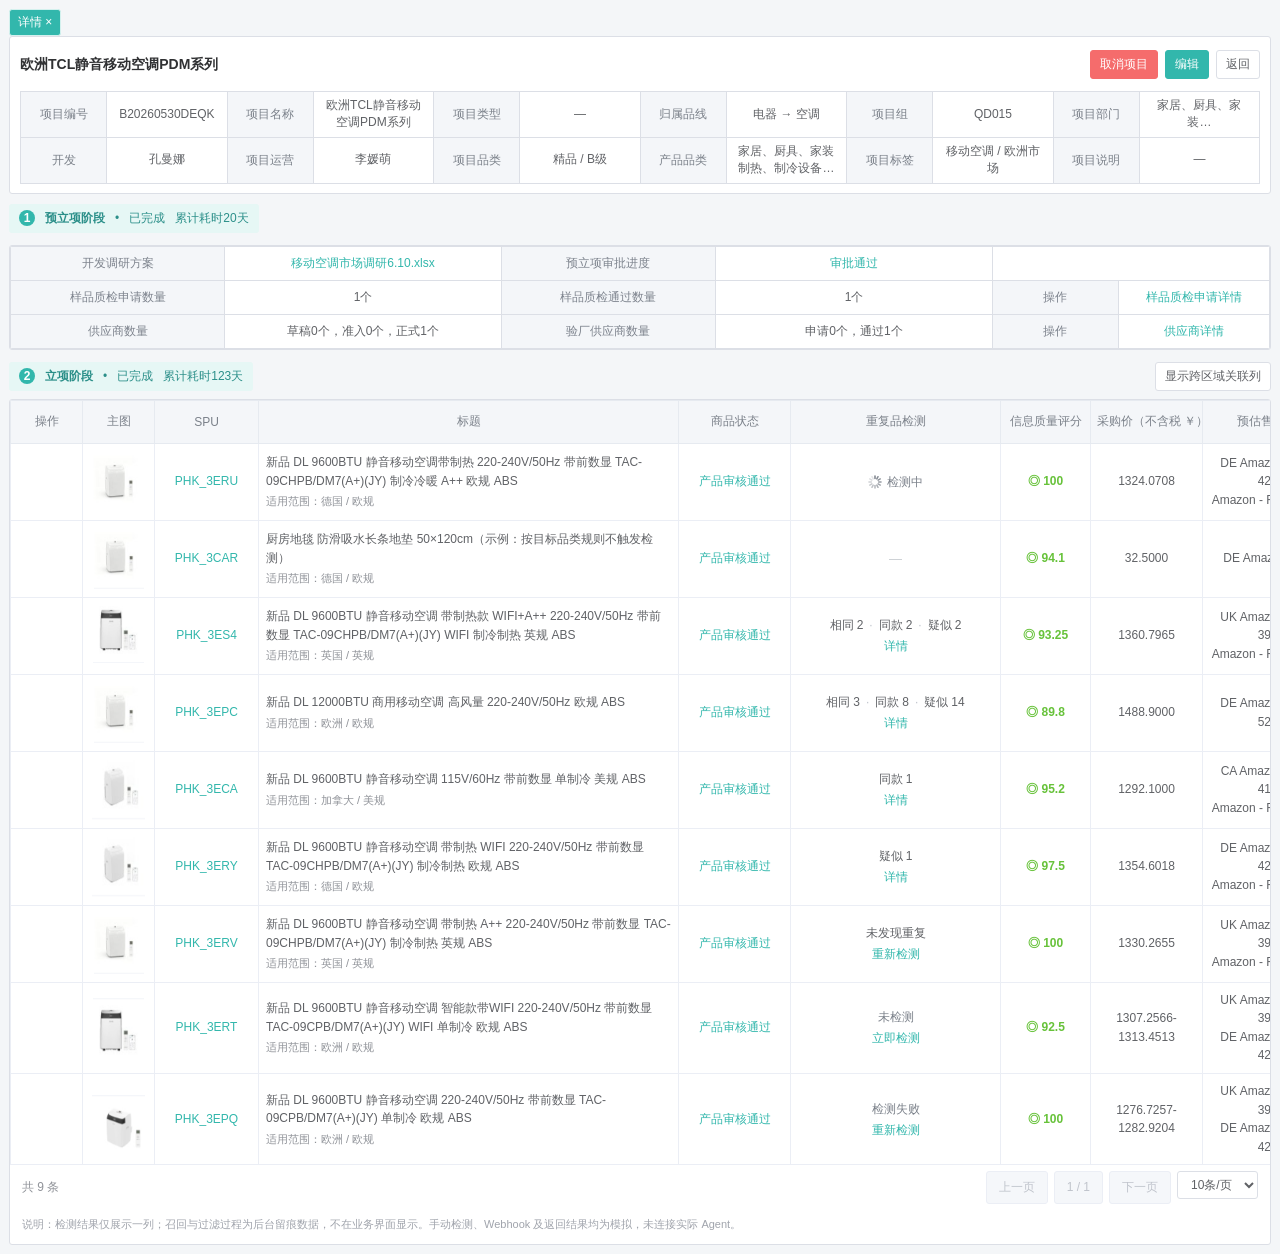
==== commit a67cbc1c: "feat: 检测列与检测报告交互迭代 - 列表检测列：统一状态文案与颜色，橙色放射状 loading 改灰色，   未发现重复/检测失败改为行内重新检测，状态悬浮统一为黑底白字浮层 - 检测报告：检测" ====
--- a/index.html
+++ b/index.html
@@ -41,29 +41,17 @@
     </table>
   </section>
 
-  <div class="stage-label"><div class="phase-head"><span class="phase-number">2</span><b>立项阶段</b><span>•</span><span>已完成</span><span>累计耗时123天</span></div><span class="stage-summary">当前项目 SPU 的关联状态仅供本原型演示</span></div>
+  <div class="stage-label"><div class="phase-head"><span class="phase-number">2</span><b>立项阶段</b><span>•</span><span>已完成</span><span>累计耗时123天</span></div><button class="btn-small relation-toggle" id="relationToggle" onclick="toggleRelationColumns()">显示跨区域关联列</button></div>
   <section class="table-card">
-    <div class="table-toolbar">
-      <div><div class="toolbar-title">SPU 列表 <span class="subtext" id="totalCount">（6 条）</span></div><div class="subtext" style="margin-top:4px">重复品检测列点击状态即可查看检测结果及原因；可在产品详情发起重新检测</div></div>
-      <div class="toolbar-spacer"></div>
-      <div class="stats"><span class="stat-chip"><b id="groupCount">1</b> 个已确认关联组</span><span class="stat-chip"><b id="candidateCount">2</b> 个待核验</span><span class="stat-chip"><b id="unlinkedCount">2</b> 个未关联</span><span class="stat-chip">未检测 <b id="detectionPendingCount">0</b></span><span class="stat-chip">检测中 <b id="detectionRunningCount">0</b></span><span class="stat-chip">存在重复 <b id="detectionDuplicateCount">0</b></span><span class="stat-chip">发现同款 <b id="detectionStyleCount">0</b></span><span class="stat-chip">疑似重复 <b id="detectionSuspectedCount">0</b></span><span class="stat-chip">未发现重复 <b id="detectionClearCount">0</b></span><span class="stat-chip">检测失败 <b id="detectionFailedCount">0</b></span><span class="stat-chip">无需检测 <b id="detectionExcludedCount">0</b></span></div>
-      <button class="btn-primary" onclick="openManager()">▦ 跨区域产品关联</button>
-    </div>
-    <div class="notice">ⓘ <b>本原型的关系数据均为模拟数据。</b> 本功能用于关联同一核心产品的不同国家/地区版本（SPU ↔ SPU）；SKU 之间的具体对应关系需另行核验。相似外观或相同品类，不代表可以直接关联。</div><div class="duplicate-flow-note">重复品检测（拟接入）：商品创建完成后系统自动触发 Agent / Skill，Webhook 回传检测结果。后台分开记录任务执行状态与业务检测结论；SPU 列表仍只保留一列，检测成功时同时显示「检测完成」及具体结论，排队 / 执行 / 结果处理中统一显示带旋转图标的「检测中」，异常统一显示「检测失败」且页面不展示具体错误原因；命中触发前置排除规则的商品显示「无需检测」。所有交互均为模拟。</div>
-    <div class="table-toolbar" style="padding-top:10px;padding-bottom:10px;border-bottom:0">
-      <input class="filter-input" id="searchInput" placeholder="搜索 SPU 编码 / 产品标题" oninput="renderTable()" />
-      <select class="filter-select" id="statusFilter" onchange="renderTable()"><option value="all">全部关联情况</option><option value="linked">已确认关联</option><option value="candidate">候选待核验</option><option value="none">未建立关系</option></select><select class="filter-select" id="detectionFilter" onchange="currentPage=1;renderTable()"><option value="all">全部检测情况</option><option value="not-checked">未检测</option><option value="running">检测中</option><option value="duplicate">存在重复</option><option value="style">发现同款</option><option value="suspected">疑似重复</option><option value="clear">未发现重复</option><option value="failed">检测失败</option><option value="not-applicable">无需检测</option></select>
-      <span class="subtext">系统建议、已关联版本及手动关联统一管理；列表按关联情况展示对应操作</span>
-    </div>
 <div class="table-scroll">
-      <table class="spu-table">
-        <colgroup><col class="col-action"><col class="col-image"><col class="col-spu"><col class="col-title"><col class="col-state"><col class="col-detection"><col class="col-relation"><col class="col-op"><col class="col-score"><col class="col-purchase"><col class="col-price"><col class="col-profit"><col class="col-owner"></colgroup>
-        <thead><tr><th>详情</th><th>主图</th><th>SPU</th><th>标题</th><th>商品状态</th><th>重复品检测</th><th>跨区域关联情况</th><th>关联操作</th><th>信息质量评分</th><th>采购价（不含税 ￥）</th><th>预估售价（$）</th><th>公司利润测算</th><th>备货人利润测算</th></tr></thead>
+      <table class="spu-table hide-relation">
+        <colgroup><col class="col-action"><col class="col-image"><col class="col-spu"><col class="col-title"><col class="col-state"><col class="col-detection"><col class="col-relation"><col class="col-op"><col class="col-score"><col class="col-purchase"><col class="col-price"><col class="col-profit"><col class="col-profit"><col class="col-profit"><col class="col-biz-owner"><col class="col-biz-owner"><col class="col-biz-count"><col class="col-biz-bom"><col class="col-biz-qc"><col class="col-biz-manual"><col class="col-biz-quote"><col class="col-biz-time"><col class="col-biz-time"><col class="col-biz-dev"><col class="col-biz-dev"></colgroup>
+        <thead><tr><th>操作</th><th>主图</th><th>SPU</th><th>标题</th><th>商品状态</th><th>重复品检测</th><th>跨区域关联情况</th><th>关联操作</th><th>信息质量评分</th><th>采购价（不含税 ￥）</th><th>预估售价（$）</th><th>公司利润测算</th><th>备货人利润测算</th><th>分销人利润测算</th><th>SKU立项运营</th><th>SPU立项运营</th><th>SKU数量</th><th>BOM单</th><th>关联样品质检</th><th>说明书</th><th>商品报价单</th><th>创建时间</th><th>关联项目时间</th><th>创建开发人</th><th>当前开发人</th></tr></thead>
         <tbody id="spuTbody"></tbody>
       </table>
     </div>
     <div class="pagination"><span id="pageCount">共 21 条</span><div class="pager"><button id="prevPage" onclick="changePage(-1)" disabled>上一页</button><button class="btn-primary" id="currentPageBtn" disabled>1</button><button id="nextPage" onclick="changePage(1)">下一页</button><select class="filter-select" id="pageSizeSelect" style="height:28px" onchange="pageSize=Number(this.value);currentPage=1;renderTable()"><option value="10">10条/页</option><option value="20">20条/页</option><option value="50" selected>50条/页</option></select></div></div>
-    <div class="footnote">说明：检测结果仅展示一列；候选召回与过滤过程为后台留痕数据，不在业务界面显示。手动检测、Webhook 及返回结果均为模拟，未连接实际 Agent。</div>
+    <div class="footnote">说明：检测结果仅展示一列；召回与过滤过程为后台留痕数据，不在业务界面显示。手动检测、Webhook 及返回结果均为模拟，未连接实际 Agent。</div>
   </section>
 </div>
 
@@ -103,7 +91,7 @@
   <div style="text-align:right;padding:4px 0 12px"><button class="btn-primary" onclick="goProject()">← 返回项目详情</button></div>
 </div>
 
-<div class="overlay" id="overlay" onclick="overlayClose(event)"><div class="modal wide" id="modal"><div class="modal-header"><div class="modal-title" id="modalTitle">跨区域产品关联</div><button class="modal-close" onclick="closeModal()">×</button></div><div class="modal-body" id="modalBody"></div><div class="modal-footer" id="modalFooter"><button onclick="closeModal()">关闭</button></div></div></div>
+<div class="overlay" id="overlay" onclick="overlayClose(event)"><div class="modal wide" id="modal"><div class="modal-header"><div class="modal-title" id="modalTitle"><span id="modalTitleText">跨区域产品关联</span><span class="modal-header-extra" id="modalHeaderExtra" style="display:none"></span></div><button class="modal-close" onclick="closeModal()">×</button></div><div class="modal-body" id="modalBody"></div><div class="modal-footer" id="modalFooter"><button onclick="closeModal()">关闭</button></div></div></div>
 <div class="toast" id="toastBox"></div>
 
 <!-- core：状态 / 通用 UI / 视图路由（最先加载） -->
--- a/assets/css/base.css
+++ b/assets/css/base.css
@@ -26,4 +26,33 @@
 .dup-empty{padding:14px;border:1px dashed #dcdfe6;border-radius:3px;color:#909399;text-align:center;font-size:12px}
 .dup-exception{padding:12px;border:1px solid #fde2e2;background:#fef0f0;border-radius:3px;color:#a94442;line-height:1.6}
 @media(max-width:900px){.dup-count-grid{grid-template-columns:repeat(2,minmax(0,1fr))}.compare-grid{grid-template-columns:1fr}}
-.product-thumb{height:60px;width:53px;object-fit:contain;background:#fff;display:block;margin:auto}.spu-link{color:var(--primary);text-decoration:none;font-weight:500}.spu-link:hover{text-decoration:underline}.title-text{text-align:left;line-height:1.55;display:-webkit-box;-webkit-line-clamp:2;-webkit-box-orient:vertical;overflow:hidden}.pass{color:#28a65a}.score{color:#67c23a;font-weight:600}.profit{color:#25a69c}.badge{display:inline-flex;align-items:center;gap:4px;border-radius:3px;padding:3px 7px;font-size:11px;white-space:nowrap;line-height:1.4}.badge-success{background:#f0f9eb;color:#67c23a;border:1px solid #e1f3d8}.badge-warning{background:#fdf6ec;color:#e6a23c;border:1px solid #faecd8}.badge-style{background:#edf4ff;color:#4b7cb6;border:1px solid #dce8fb}.badge-info{background:#f4f4f5;color:#909399;border:1px solid #e9e9eb}.badge-primary{background:#ecf8f7;color:#229f96;border:1px solid #ccefeb}.badge-danger{background:#fef0f0;color:#f56c6c;border:1px solid #fde2e2}.state-cell{display:flex;align-items:center;justify-content:center;flex-direction:column;gap:4px}.op-stack{display:flex;align-items:center;justify-content:center;gap:3px;flex-wrap:wrap}.op-stack button{padding:3px 5px;border:0;background:transparent;color:var(--primary);font-size:12px}.op-stack button:hover{background:#ecf8f7}.row-checkbox{accent-color:var(--primary)}.pagination{height:44px;display:flex;align-items:center;justify-content:space-between;padding:0 12px;color:#909399;font-size:12px}.pager{display:flex;gap:6px}.small-note{color:#909399;font-size:11px}.overlay{position:fixed;inset:0;background:rgba(0,0,0,.38);display:none;align-items:center;justify-content:center;z-index:1000;padding:24px}.overlay.show{display:flex}.modal{background:#fff;border-radius:4px;box-shadow:0 8px 30px rgba(0,0,0,.18);width:min(1000px,96vw);max-height:91vh;display:flex;flex-direction:column;overflow:hidden}.modal.wide{width:min(1120px,97vw)}.modal-header{padding:15px 20px;border-bottom:1px solid #ebeef5;display:flex;align-items:center;gap:12px}.modal-title{font-size:16px;font-weight:600;color:#303133;flex:1}.modal-close{border:0;background:transparent;font-size:21px;color:#909399;padding:0 3px}.modal-body{padding:18px 20px;overflow:auto}.modal-footer{border-top:1px solid #ebeef5;padding:12px 20px;display:flex;justify-content:flex-end;gap:8px;background:#fff}.modal-tabs{display:flex;border-bottom:1px solid var(--border);gap:22px;margin-bottom:15px}.modal-tab{padding:0 2px 11px;border:0;border-bottom:2px solid transparent;border-radius:0;color:#606266;background:transparent}.modal-tab.active{color:var(--primary);border-bottom-color:var(--primary)}.create-group-entry{display:flex;align-items:center;justify-content:space-between;gap:16px;padding:12px 14px;border:1px solid #b3e9e4;background:#f3fbfa;border-radius:4px;margin-bottom:14px}.create-group-entry-title{font-weight:600;color:#303133;margin-bottom:4px}.create-group-entry-desc{font-size:12px;color:#7b818a;line-height:1.5}.form-row{display:flex;align-items:center;gap:12px;margin:12px 0}.form-row label{width:112px;color:#606266;flex-shrink:0}.form-row input{flex:1;min-width:150px;height:32px;border:1px solid var(--border);border-radius:3px;padding:5px 9px;outline:none}.form-row input:focus{border-color:#8bd9d3}.summary-cards{display:grid;grid-template-columns:repeat(3,1fr);gap:10px;margin-bottom:16px}.summary-card{border:1px solid #ebeef5;border-radius:3px;padding:12px;background:#fff}.summary-card .num{font-size:21px;font-weight:600;color:#303133;margin-top:4px}.summary-card .label{color:#909399;font-size:12px}.data-table{width:100%;border-collapse:collapse}.data-table th,.data-table td{border:1px solid var(--border);padding:10px 9px;font-size:12px;text-align:left;vertical-align:middle}.data-table th{background:#f5f7fa;color:#606266;font-weight:500}.compare-grid{display:grid;grid-template-columns:1fr 1fr;gap:12px}.compare-card{border:1px solid var(--border);border-radius:4px;overflow:hidden}.compare-title{background:#f5f7fa;padding:10px 12px;font-weight:600;display:flex;justify-content:space-between;gap:8px}.compare-content{padding:12px}.compare-line{display:grid;grid-template-columns:104px 1fr;gap:8px;padding:7px 0;border-bottom:1px solid #f0f2f5}.compare-line:last-child{border-bottom:0}.compare-label{color:#909399}.alert{background:#fdf6ec;border:1px solid #f5dab1;border-radius:3px;padding:10px 12px;color:#97651d;font-size:12px;line-height:1.5;margin-bottom:14px}.success-alert{background:#f0f9eb;border-color:#d7edc8;color:#4b8a2d}.search-row{display:flex;gap:8px;align-items:center;flex-wrap:wrap;margin:10px 0 13px}.manual-list{border:1px solid var(--border);border-radius:3px;max-height:310px;overflow:auto}.manual-item{display:flex;align-items:center;gap:10px;padding:11px 12px;border-bottom:1px solid #ebeef5}.manual-item:last-child{border-bottom:0}.manual-item:hover{background:#f8fcfc}.manual-item input{accent-color:var(--primary)}.manual-item-main{flex:1;min-width:0}.manual-item-title{color:#303133;font-weight:500}.manual-item-desc{color:#909399;font-size:12px;margin-top:4px}.toast{position:fixed;z-index:2000;top:20px;left:50%;transform:translate(-50%,-15px);opacity:0;pointer-events:none;background:#f0f9eb;border:1px solid #c2e7b0;color:#67c23a;padding:10px 16px;border-radius:4px;box-shadow:0 2px 10px rgba(0,0,0,.08);transition:.2s}.toast.show{opacity:1;transform:translate(-50%,0)}.empty{text-align:center;color:#909399;padding:28px 10px}.footnote{margin:8px 12px 12px;color:#a0a4ac;font-size:11px}.muted{color:#909399}.nowrap{white-space:nowrap}.group-member{display:flex;justify-content:space-between;align-items:center;padding:10px 12px;border-bottom:1px solid #ebeef5}.group-member:last-child{border-bottom:0}.group-member.current{background:#f0fbfa}.group-panel{border:1px solid var(--border);border-radius:4px;overflow:hidden}.group-panel-head{background:#f5f7fa;padding:11px 12px;display:flex;align-items:center;gap:10px}.kv{display:grid;grid-template-columns:150px 1fr;border-top:1px solid #ebeef5}.kv div{padding:10px;border-right:1px solid #ebeef5;border-bottom:1px solid #ebeef5}.kv div:nth-child(odd){background:#f8f9fb;color:#909399}.kv div:nth-child(even){border-right:0}
+.product-thumb{height:60px;width:53px;object-fit:contain;background:#fff;display:block;margin:auto}.spu-link{color:var(--primary);text-decoration:none;font-weight:500}.spu-link:hover{text-decoration:underline}.title-text{text-align:left;line-height:1.55;display:-webkit-box;-webkit-line-clamp:2;-webkit-box-orient:vertical;overflow:hidden}.pass{color:var(--primary)}.score{color:#67c23a;font-weight:600}.profit{color:#25a69c}.badge{display:inline-flex;align-items:center;gap:4px;border-radius:3px;padding:3px 7px;font-size:11px;white-space:nowrap;line-height:1.4}.badge-success{background:#f0f9eb;color:#67c23a;border:1px solid #e1f3d8}.badge-warning{background:#fdf6ec;color:#e6a23c;border:1px solid #faecd8}.badge-style{background:#edf4ff;color:#4b7cb6;border:1px solid #dce8fb}.badge-info{background:#f4f4f5;color:#909399;border:1px solid #e9e9eb}.badge-primary{background:#ecf8f7;color:#229f96;border:1px solid #ccefeb}.badge-danger{background:#fef0f0;color:#f56c6c;border:1px solid #fde2e2}.state-cell{display:flex;align-items:center;justify-content:center;flex-direction:column;gap:4px}.op-stack{display:flex;align-items:center;justify-content:center;gap:3px;flex-wrap:wrap}.op-stack button{padding:3px 5px;border:0;background:transparent;color:var(--primary);font-size:12px}.op-stack button:hover{background:#ecf8f7}.row-checkbox{accent-color:var(--primary)}.pagination{height:44px;display:flex;align-items:center;justify-content:space-between;padding:0 12px;color:#909399;font-size:12px}.pager{display:flex;gap:6px}.small-note{color:#909399;font-size:11px}.overlay{position:fixed;inset:0;background:rgba(0,0,0,.38);display:none;align-items:center;justify-content:center;z-index:1000;padding:24px}.overlay.show{display:flex}.modal{background:#fff;border-radius:4px;box-shadow:0 8px 30px rgba(0,0,0,.18);width:min(1000px,96vw);max-height:91vh;display:flex;flex-direction:column;overflow:hidden}.modal.wide{width:min(1120px,97vw)}.modal.modal-dup{width:min(1320px,97vw)}.modal-header{padding:15px 20px;border-bottom:1px solid #ebeef5;display:flex;align-items:center;gap:12px}.modal-title{font-size:16px;font-weight:600;color:#303133;flex:1}.modal-header-extra{margin-left:10px;font-size:12px;color:#909399;font-weight:400;white-space:nowrap}.modal-close{border:0;background:transparent;font-size:21px;color:#909399;padding:0 3px}.modal-body{padding:18px 20px;overflow:auto}.modal-footer{border-top:1px solid #ebeef5;padding:12px 20px;display:flex;justify-content:flex-end;gap:8px;background:#fff}.modal-tabs{display:flex;border-bottom:1px solid var(--border);gap:22px;margin-bottom:15px}.modal-tab{padding:0 2px 11px;border:0;border-bottom:2px solid transparent;border-radius:0;color:#606266;background:transparent}.modal-tab.active{color:var(--primary);border-bottom-color:var(--primary)}.create-group-entry{display:flex;align-items:center;justify-content:space-between;gap:16px;padding:12px 14px;border:1px solid #b3e9e4;background:#f3fbfa;border-radius:4px;margin-bottom:14px}.create-group-entry-title{font-weight:600;color:#303133;margin-bottom:4px}.create-group-entry-desc{font-size:12px;color:#7b818a;line-height:1.5}.form-row{display:flex;align-items:center;gap:12px;margin:12px 0}.form-row label{width:112px;color:#606266;flex-shrink:0}.form-row input{flex:1;min-width:150px;height:32px;border:1px solid var(--border);border-radius:3px;padding:5px 9px;outline:none}.form-row input:focus{border-color:#8bd9d3}.summary-cards{display:grid;grid-template-columns:repeat(3,1fr);gap:10px;margin-bottom:16px}.summary-card{border:1px solid #ebeef5;border-radius:3px;padding:12px;background:#fff}.summary-card .num{font-size:21px;font-weight:600;color:#303133;margin-top:4px}.summary-card .label{color:#909399;font-size:12px}.data-table{width:100%;border-collapse:collapse}.data-table th,.data-table td{border:1px solid var(--border);padding:10px 9px;font-size:12px;text-align:left;vertical-align:middle}.data-table th{background:#f5f7fa;color:#606266;font-weight:500}.compare-grid{display:grid;grid-template-columns:1fr 1fr;gap:12px}.compare-card{border:1px solid var(--border);border-radius:4px;overflow:hidden}.compare-title{background:#f5f7fa;padding:10px 12px;font-weight:600;display:flex;justify-content:space-between;gap:8px}.compare-content{padding:12px}.compare-line{display:grid;grid-template-columns:104px 1fr;gap:8px;padding:7px 0;border-bottom:1px solid #f0f2f5}.compare-line:last-child{border-bottom:0}.compare-label{color:#909399}.alert{background:#fdf6ec;border:1px solid #f5dab1;border-radius:3px;padding:10px 12px;color:#97651d;font-size:12px;line-height:1.5;margin-bottom:14px}.success-alert{background:#f0f9eb;border-color:#d7edc8;color:#4b8a2d}.search-row{display:flex;gap:8px;align-items:center;flex-wrap:wrap;margin:10px 0 13px}.manual-list{border:1px solid var(--border);border-radius:3px;max-height:310px;overflow:auto}.manual-item{display:flex;align-items:center;gap:10px;padding:11px 12px;border-bottom:1px solid #ebeef5}.manual-item:last-child{border-bottom:0}.manual-item:hover{background:#f8fcfc}.manual-item input{accent-color:var(--primary)}.manual-item-main{flex:1;min-width:0}.manual-item-title{color:#303133;font-weight:500}.manual-item-desc{color:#909399;font-size:12px;margin-top:4px}.toast{position:fixed;z-index:2000;top:20px;left:50%;transform:translate(-50%,-15px);opacity:0;pointer-events:none;background:#f0f9eb;border:1px solid #c2e7b0;color:#67c23a;padding:10px 16px;border-radius:4px;box-shadow:0 2px 10px rgba(0,0,0,.08);transition:.2s}.toast.show{opacity:1;transform:translate(-50%,0)}.empty{text-align:center;color:#909399;padding:28px 10px}.footnote{margin:8px 12px 12px;color:#a0a4ac;font-size:11px}.muted{color:#909399}.nowrap{white-space:nowrap}.group-member{display:flex;justify-content:space-between;align-items:center;padding:10px 12px;border-bottom:1px solid #ebeef5}.group-member:last-child{border-bottom:0}.group-member.current{background:#f0fbfa}.group-panel{border:1px solid var(--border);border-radius:4px;overflow:hidden}.group-panel-head{background:#f5f7fa;padding:11px 12px;display:flex;align-items:center;gap:10px}.kv{display:grid;grid-template-columns:150px 1fr;border-top:1px solid #ebeef5}.kv div{padding:10px;border-right:1px solid #ebeef5;border-bottom:1px solid #ebeef5}.kv div:nth-child(odd){background:#f8f9fb;color:#909399}.kv div:nth-child(even){border-right:0}
+
+/* 跨区域关联情况 / 关联操作两列属于另一需求，默认隐藏，按钮切换显示 */
+.spu-table.hide-relation col:nth-child(7),.spu-table.hide-relation col:nth-child(8){visibility:collapse}
+.spu-table.hide-relation th:nth-child(7),.spu-table.hide-relation th:nth-child(8),.spu-table.hide-relation td:nth-child(7),.spu-table.hide-relation td:nth-child(8){visibility:collapse}
+.relation-toggle{margin-left:auto}
+/* 预估售价与「标题」列、表格正文同色（#606266），不做深色强调；三个利润列统一用主色青绿 */
+.spu-table td.price-cell{color:#606266}
+.spu-table td.profit{color:var(--primary)}
+/* 三个利润列等宽，保证渠道名 + 区间能在一行内放下 */
+.spu-table .col-profit{width:176px}
+
+/* 后段业务列：立项运营 / SKU数量 / 附件 / 时间 / 开发人，样式对齐正式系统页面 */
+.spu-table .col-biz-owner{width:96px}
+.spu-table .col-biz-count{width:78px}
+.spu-table .col-biz-bom{width:88px}
+.spu-table .col-biz-qc{width:110px}
+.spu-table .col-biz-manual{width:190px}
+.spu-table .col-biz-quote{width:96px}
+.spu-table .col-biz-time{width:120px}
+.spu-table .col-biz-dev{width:100px}
+.spu-table td.biz-cell{font-size:12px;color:#606266;white-space:nowrap;padding-left:8px;padding-right:8px}
+.biz-file-link{display:inline-flex;align-items:center;gap:3px;color:var(--primary);text-decoration:none;cursor:pointer}
+.biz-file-link:hover{color:var(--primary-dark);text-decoration:underline}
+.biz-file-icon{width:11px;height:13px;fill:none;stroke:currentColor;stroke-width:1.1;stroke-linejoin:round;stroke-linecap:round}
+.biz-na{color:#909399}
+.biz-manual-inner{display:flex;align-items:center;justify-content:space-between;gap:6px;text-align:left}
+.biz-state-tag{display:inline-flex;align-items:center;gap:5px;padding:2px 7px;border-radius:3px;background:#fff1f1;color:#f56c6c;font-size:12px;white-space:nowrap}
+.biz-state-dot{display:inline-flex;align-items:center;justify-content:center;width:14px;height:14px;border-radius:50%;background:#f56c6c;color:#fff;font-family:Georgia,serif;font-style:italic;font-size:11px;line-height:1}
+.biz-time{display:inline-block;line-height:1.6;white-space:nowrap}
--- a/assets/css/duplicate-detection.css
+++ b/assets/css/duplicate-detection.css
@@ -53,9 +53,9 @@
 .dup-all-list .dup-candidates-table{min-width:800px}
 .dup-all-list .dup-candidates-table td{line-height:1.6}
 .dup-result-tag{font-size:11px;white-space:nowrap;display:inline-block;border-radius:3px;padding:2px 6px;font-weight:500}
-.dup-result-tag.duplicate{color:#d9534f;background:#fef0f0;border:1px solid #ffd7d7}
-.dup-result-tag.style{color:#bd6b00;background:#fff4e5;border:1px solid #f6d6a8}
-.dup-result-tag.suspected{color:#9a7900;background:#fffbe6;border:1px solid #f1e2a2}
+.dup-result-tag.duplicate{color:#bf5f5f;background:#fdf2f2;border:1px solid #f4dede}
+.dup-result-tag.style{color:#a9782f;background:#fdf8ef;border:1px solid #f0e2c8}
+.dup-result-tag.suspected{color:#8f7a2e;background:#fdfaec;border:1px solid #ece3bf}
 .demo-layout-quick{display:flex;gap:7px;flex-wrap:wrap;margin:6px 0 10px}
 .demo-layout-quick button{padding:6px 10px;font-size:12px}
 
@@ -66,7 +66,8 @@
 .badge-process-failed{background:#f4f4f5;color:#909399;border:1px solid #e4e7ed}
 /* 检测中加载态与命中排除规则的 SPU */
 .dup-loading-state{display:inline-flex;align-items:center;gap:7px;color:#409eff;font-size:12px;font-weight:500;white-space:nowrap}
-.dup-spinner{display:inline-block;width:13px;height:13px;border:2px solid #d9ecff;border-top-color:#409eff;border-right-color:#409eff;border-radius:50%;animation:dup-spin .8s linear infinite;flex:0 0 13px}
+/* 检测中 loading：放射状 12 线，颜色跟随文字 #7b818a，逐格旋转（形状对齐系统「评分中」样式） */
+.dup-spinner{display:inline-block;width:14px;height:14px;flex:0 0 14px;border:0;border-radius:0;background:url("data:image/svg+xml,%3Csvg%20xmlns%3D%27http%3A%2F%2Fwww.w3.org%2F2000%2Fsvg%27%20viewBox%3D%270%200%2024%2024%27%3E%3Cg%20stroke%3D%27%237b818a%27%20stroke-width%3D%272.6%27%20stroke-linecap%3D%27round%27%3E%3Cline%20x1%3D%2712.00%27%20y1%3D%275.80%27%20x2%3D%2712.00%27%20y2%3D%271.60%27%20opacity%3D%271.0%27%2F%3E%3Cline%20x1%3D%2715.10%27%20y1%3D%276.63%27%20x2%3D%2717.20%27%20y2%3D%272.99%27%20opacity%3D%270.928%27%2F%3E%3Cline%20x1%3D%2717.37%27%20y1%3D%278.90%27%20x2%3D%2721.01%27%20y2%3D%276.80%27%20opacity%3D%270.856%27%2F%3E%3Cline%20x1%3D%2718.20%27%20y1%3D%2712.00%27%20x2%3D%2722.40%27%20y2%3D%2712.00%27%20opacity%3D%270.784%27%2F%3E%3Cline%20x1%3D%2717.37%27%20y1%3D%2715.10%27%20x2%3D%2721.01%27%20y2%3D%2717.20%27%20opacity%3D%270.712%27%2F%3E%3Cline%20x1%3D%2715.10%27%20y1%3D%2717.37%27%20x2%3D%2717.20%27%20y2%3D%2721.01%27%20opacity%3D%270.64%27%2F%3E%3Cline%20x1%3D%2712.00%27%20y1%3D%2718.20%27%20x2%3D%2712.00%27%20y2%3D%2722.40%27%20opacity%3D%270.568%27%2F%3E%3Cline%20x1%3D%278.90%27%20y1%3D%2717.37%27%20x2%3D%276.80%27%20y2%3D%2721.01%27%20opacity%3D%270.496%27%2F%3E%3Cline%20x1%3D%276.63%27%20y1%3D%2715.10%27%20x2%3D%272.99%27%20y2%3D%2717.20%27%20opacity%3D%270.424%27%2F%3E%3Cline%20x1%3D%275.80%27%20y1%3D%2712.00%27%20x2%3D%271.60%27%20y2%3D%2712.00%27%20opacity%3D%270.352%27%2F%3E%3Cline%20x1%3D%276.63%27%20y1%3D%278.90%27%20x2%3D%272.99%27%20y2%3D%276.80%27%20opacity%3D%270.28%27%2F%3E%3Cline%20x1%3D%278.90%27%20y1%3D%276.63%27%20x2%3D%276.80%27%20y2%3D%272.99%27%20opacity%3D%270.208%27%2F%3E%3C%2Fg%3E%3C%2Fsvg%3E") center/contain no-repeat;animation:dup-spin .9s steps(12) infinite;transform-origin:50% 50%}
 @keyframes dup-spin{to{transform:rotate(360deg)}}
 .badge-muted{background:#f4f4f5;color:#909399;border:1px solid #e9e9eb}
 .dup-skip-note{margin:12px 0;padding:10px 12px;background:#f5f7fa;border:1px solid #e4e7ed;border-radius:3px;color:#606266;line-height:1.7}
@@ -111,7 +112,7 @@
 @media(max-width:720px){.dup-candidate-header{flex-wrap:wrap}.dup-candidate-note{grid-template-columns:72px 1fr}.dup-demo-bar>span{display:none}.dup-timeline-step{min-width:75px}}
 
 /* V11 - one display status, keep database trace entirely out of the business interface */
-.spu-table .col-detection{width:164px}
+.spu-table .col-detection{width:210px}
 .spu-table{min-width:1920px}
 .detection-cell{align-items:flex-start;text-align:left;gap:6px;padding:1px 0 1px 7px}
 .detection-actions{display:flex;align-items:center;flex-wrap:wrap;column-gap:13px;row-gap:3px}
@@ -156,7 +157,7 @@
 
 /* 原第2286行 */
 
-.dup-spu-static{color:var(--primary);font-weight:500;white-space:nowrap}
+.dup-spu-static{color:#606266;font-weight:400;white-space:nowrap}
 
 /* 原第2420-2430行 */
 
@@ -168,13 +169,14 @@
   transition:background-color .15s ease;
   user-select:none;
 }
-.detection-cell-clickable:hover{background:#f1faf9}
-.detection-cell-clickable:active{background:#e8f7f5}
-.detection-cell-clickable:focus-visible{outline:2px solid #8bd9d3;outline-offset:2px}
+.detection-cell-clickable:hover{background:#f7f8f9}
+.detection-cell-clickable:active{background:#f0f2f3}
+.detection-cell-clickable:focus-visible{outline:2px solid #cfe8e5;outline-offset:-2px}
 
 /* 原第2466-2467行 */
 
-.detection-cell-tooltipable{cursor:help}
+/* 不用 cursor:help —— 鼠标旁会多出问号，改用默认箭头 + 自定义黑底浮层 */
+.detection-cell-tooltipable{cursor:default}
 .detection-cell-tooltipable:hover{background:#fafbfc}
 
 /* 原第2569-2570行 */
@@ -184,11 +186,18 @@
 
 /* 原第2616-2634行 */
 
-.dup-reason-col{position:relative;max-width:390px;line-height:1.65;cursor:help}
-.dup-reason-hover{display:-webkit-box;-webkit-box-orient:vertical;-webkit-line-clamp:3;overflow:hidden;max-width:100%;border-bottom:1px dashed #aeb8c4;color:#606266;cursor:help;line-height:1.65}
+.dup-reason-col{position:relative;max-width:560px;line-height:1.6;cursor:default}
+/* 判断依据按维度拆行，最多 4 行；每行单行展示，超长打省略号，悬浮看全文（兜底） */
+.dup-reason-col .dup-reason-hover{display:block;overflow:visible;cursor:default;color:#606266}
+.dup-reason-line{display:block;white-space:nowrap;overflow:hidden;text-overflow:ellipsis;line-height:1.6}
+.dup-reason-hover:hover .dup-reason-line{color:#303133}
+.dup-reason-hover{display:-webkit-box;-webkit-box-orient:vertical;-webkit-line-clamp:4;overflow:hidden;max-width:100%;color:#606266;cursor:help;line-height:1.65}
 .dup-reason-hover:hover{color:#303133}
-.dup-reason-hover::after{content:attr(data-full-reason);display:none;position:absolute;z-index:30;left:0;top:calc(100% + 7px);width:min(560px,70vw);max-height:280px;overflow:auto;white-space:normal;overflow-wrap:anywhere;padding:12px 14px;background:#fff;border:1px solid #dcdfe6;border-radius:4px;box-shadow:0 4px 14px rgba(0,0,0,.14);color:#303133;font-size:12px;line-height:1.75;font-weight:400;text-align:left}
-.dup-reason-hover:hover::after,.dup-reason-hover:focus::after{display:block}
+/* 悬浮提示改为挂在 body 上的独立浮层，避免被表格滚动容器裁剪；pointer-events:none 不挡滚动条。
+   深色底白字，默认在触发元素上方弹出，上方空间不足时才翻到下方。 */
+.dup-reason-tip{position:fixed;z-index:1200;max-width:620px;padding:10px 13px;background:#23262b;color:#f2f3f5;border:0;border-radius:4px;box-shadow:0 8px 24px rgba(0,0,0,.24);font-size:12px;line-height:1.75;text-align:left;white-space:pre-line;overflow-wrap:anywhere;pointer-events:none;display:none}
+.dup-reason-tip::after{content:'';position:absolute;left:var(--tip-arrow,50%);bottom:-4px;width:8px;height:8px;background:#23262b;transform:translateX(-50%) rotate(45deg)}
+.dup-reason-tip.below::after{bottom:auto;top:-4px}
 .dup-rule-reference{margin-top:18px;border:1px solid #e4e7ed;border-radius:4px;background:#fff}
 .dup-rule-reference summary{padding:11px 14px;cursor:pointer;color:#303133;font-size:13px;font-weight:600;list-style:none;display:flex;align-items:center;justify-content:space-between}
 .dup-rule-reference summary::-webkit-details-marker{display:none}
@@ -197,9 +206,75 @@
 .dup-rule-content{padding:0 14px 14px}
 .dup-rule-intro{font-size:12px;color:#909399;line-height:1.6;margin:0 0 10px}
 .dup-rule-table-wrap{overflow-x:auto}
-.dup-rule-table{width:100%;border-collapse:collapse;font-size:12px;line-height:1.65;min-width:650px}
+.dup-rule-table{width:100%;border-collapse:collapse;font-size:12px;line-height:1.65;table-layout:fixed}
 .dup-rule-table th,.dup-rule-table td{border:1px solid #ebeef5;padding:8px 10px;text-align:left;vertical-align:top}
 .dup-rule-table th{background:#f5f7fa;color:#606266;font-weight:600;white-space:nowrap}
-.dup-rule-table td:nth-child(2){white-space:nowrap;font-weight:600}
+.dup-rule-table th:nth-child(1){width:118px}
+.dup-rule-table th:nth-child(2){width:52%}
+/* 判定结果列按 rowspan 合并，纵向居中 */
+.dup-rule-table td.dup-rule-result-cell{text-align:center;vertical-align:middle;background:#fafbfc}
 .dup-rule-tag{display:inline-block;padding:1px 7px;border-radius:3px;background:#f4f4f5;color:#606266}
-.dup-rule-tag.same{background:#fef0f0;color:#f56c6c}.dup-rule-tag.style{background:#f4f0ff;color:#8b65c7}.dup-rule-tag.suspected{background:#fdf6ec;color:#e6a23c}.dup-rule-tag.none{background:#f0f9eb;color:#67c23a}
+/* 判定结果标签降饱和：保留区分度，但不再抢规则正文的注意力 */
+/* 与报告弹窗里比对明细的结果标签保持同一套配色（同款不用紫色） */
+.dup-rule-tag.same{background:#fdf2f2;color:#bf5f5f}.dup-rule-tag.style{background:#fdf8ef;color:#a9782f}.dup-rule-tag.suspected{background:#fdfaec;color:#8f7a2e}.dup-rule-tag.none{background:#f4f4f5;color:#909399}
+.dup-rule-note{font-size:12px;color:#909399;line-height:1.6;margin:0 0 10px}
+
+/* ---- 判定规则浮层（从弹窗底部折叠区改为按钮唤起） ---- */
+/* 报告弹窗内的视图切换：检测结果 / 判定规则。规则在同一弹窗内展示，不再叠一层浮层。 */
+.dup-modal-tabs{display:flex;gap:24px;border-bottom:1px solid #ebeef5;margin:-2px 0 14px}
+.dup-modal-tab{border:0;background:transparent;border-radius:0;padding:0 0 9px;font-size:13px;line-height:1.4;color:#606266;cursor:pointer;position:relative}
+.dup-modal-tab:hover{color:#219d94;border-color:transparent}
+.dup-modal-tab.active{color:#32b7ac;font-weight:600}
+.dup-modal-tab.active::after{content:'';position:absolute;left:0;right:0;bottom:-1px;height:2px;background:#32b7ac}
+#dupTabRule{padding-top:2px}
+
+/* ---- 列表检测列：状态或构成在上，详情操作在下 ---- */
+.detection-cell-quick{gap:6px}
+/* 所有带操作的状态统一为上下两行，减少表格中横向散落的链接。 */
+.detection-cell-stack{flex-direction:column;align-items:center;justify-content:center;text-align:center;gap:4px;padding-left:0}
+.dup-dash{color:#c8ccd1;font-size:13px;line-height:1;user-select:none}
+/* 兼容其他检测展示中可能使用的旧类名。 */
+.dup-clear{display:inline-flex;align-items:center;gap:3px;font-size:11px;line-height:1.3;color:#7fb069;white-space:nowrap}
+.detection-cell-center{align-items:center;justify-content:center;text-align:center;padding-left:0}
+
+/* 构成文字：整行同色同字号，不再区分标签与数字；主次只靠「正文灰 + 详情绿」。 */
+.dup-mix{display:inline-flex;align-items:baseline;gap:6px;font-size:12px;line-height:1.5;color:#606266;white-space:nowrap;font-variant-numeric:tabular-nums}
+.dup-mix-item{display:inline-flex;align-items:baseline;gap:3px}
+.dup-mix b{font-size:12px;font-weight:400;color:inherit}
+.dup-mix-dot{color:#c0c4cc;font-size:12px}
+/* 未检测 / 检测中 / 检测失败（含「未发现重复」）统一为同一档文字：12px、比正文 #606266 略淡 */
+.dup-state-text{display:inline-flex;align-items:center;gap:5px;font-size:12px;line-height:1.5;color:#7b818a;white-space:nowrap}
+.dup-state-muted{font-size:12px;line-height:1.5;color:#7b818a;white-space:nowrap}
+/* 「未发现重复」是检测结论，与「相同 2 · 同款 2」的结论文字同色 */
+.dup-state-text.is-conclusion{color:#606266}
+.dup-spinner-muted{width:14px;height:14px;flex:0 0 14px;border:0}
+
+/* 操作放在第二行，默认低对比度，悬停时再强调。 */
+.dup-link{border:0;background:transparent;padding:0;font-size:12px;line-height:1.4;color:#32b7ac;cursor:pointer;white-space:nowrap}
+.dup-link:hover{color:#219d94;text-decoration:underline}
+.dup-sku-link{color:#32b7ac;font-weight:500;text-decoration:none}
+.dup-sku-link:hover{color:#168e86;text-decoration:underline}
+
+/* ---- 候选较多时的筛选与分页 ---- */
+.dup-count-note{margin-left:8px;font-size:11px;color:#909399;font-weight:400}
+.dup-filter-bar{display:flex;gap:6px;flex-wrap:wrap;margin:0 0 10px}
+.dup-filter-chip{border:1px solid #e4e7ed;background:#fff;color:#606266;border-radius:14px;padding:3px 11px;font-size:12px;cursor:pointer;line-height:1.6}
+.dup-filter-chip b{font-weight:500;margin-left:2px;color:#303133}
+.dup-filter-chip:hover{border-color:#8bd9d3;color:#1fa99f}
+.dup-filter-chip.active{background:#ecf8f7;border-color:#32b7ac;color:#1fa99f}
+.dup-filter-chip.active b{color:#1fa99f}
+.dup-pager{display:flex;align-items:center;justify-content:space-between;padding:10px 12px 28px;font-size:12px;color:#909399;position:sticky;bottom:-18px;background:#fff;border-top:1px solid #ebeef5;margin-top:8px;margin-bottom:-18px;z-index:2;box-shadow:0 -6px 12px -8px rgba(0,0,0,.18)}
+.dup-pager-btns{display:flex;gap:6px}
+.dup-result-tag.none{background:#f4f4f5;color:#909399}
+
+/* ---- 候选主图放大预览 ---- */
+.dup-zoomable{cursor:zoom-in}
+.dup-img-viewer{position:fixed;inset:0;background:rgba(0,0,0,.72);display:none;align-items:center;justify-content:center;z-index:1300;padding:36px}
+.dup-img-viewer.show{display:flex}
+.dup-img-viewer-inner{position:relative;max-width:min(880px,92vw);display:flex;flex-direction:column;align-items:center;gap:10px}
+.dup-img-viewer-inner img{width:min(340px,80vw);height:auto;max-height:66vh;object-fit:contain;background:#fff;border-radius:4px;padding:12px}
+.dup-img-close{position:absolute;top:-32px;right:0;background:transparent;border:0;color:#fff;font-size:22px;line-height:1;cursor:pointer;padding:0 4px}
+.dup-img-nav{position:absolute;top:50%;transform:translateY(-50%);background:rgba(255,255,255,.16);border:0;color:#fff;font-size:24px;width:36px;height:54px;border-radius:4px;cursor:pointer;line-height:1}
+.dup-img-nav:hover{background:rgba(255,255,255,.32)}
+.dup-img-nav.prev{left:-48px}
+.dup-img-nav.next{right:-48px}
